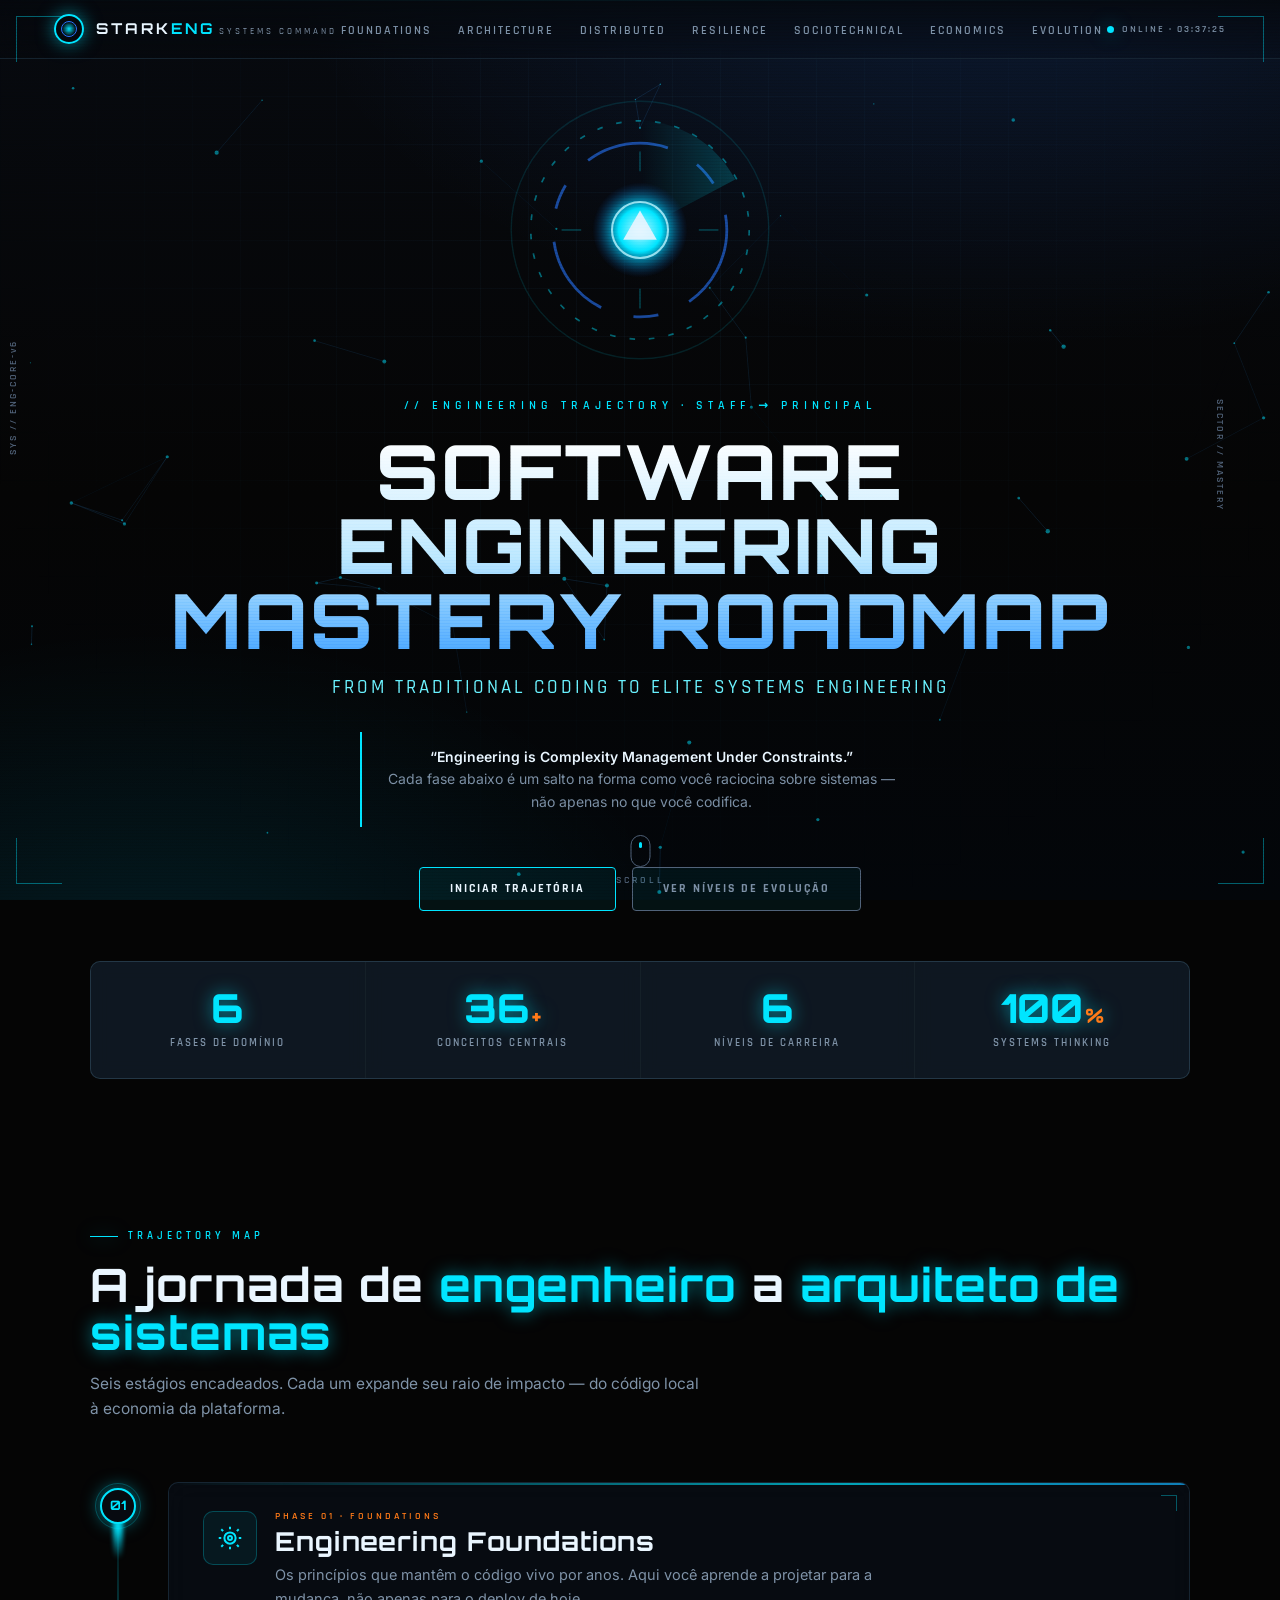
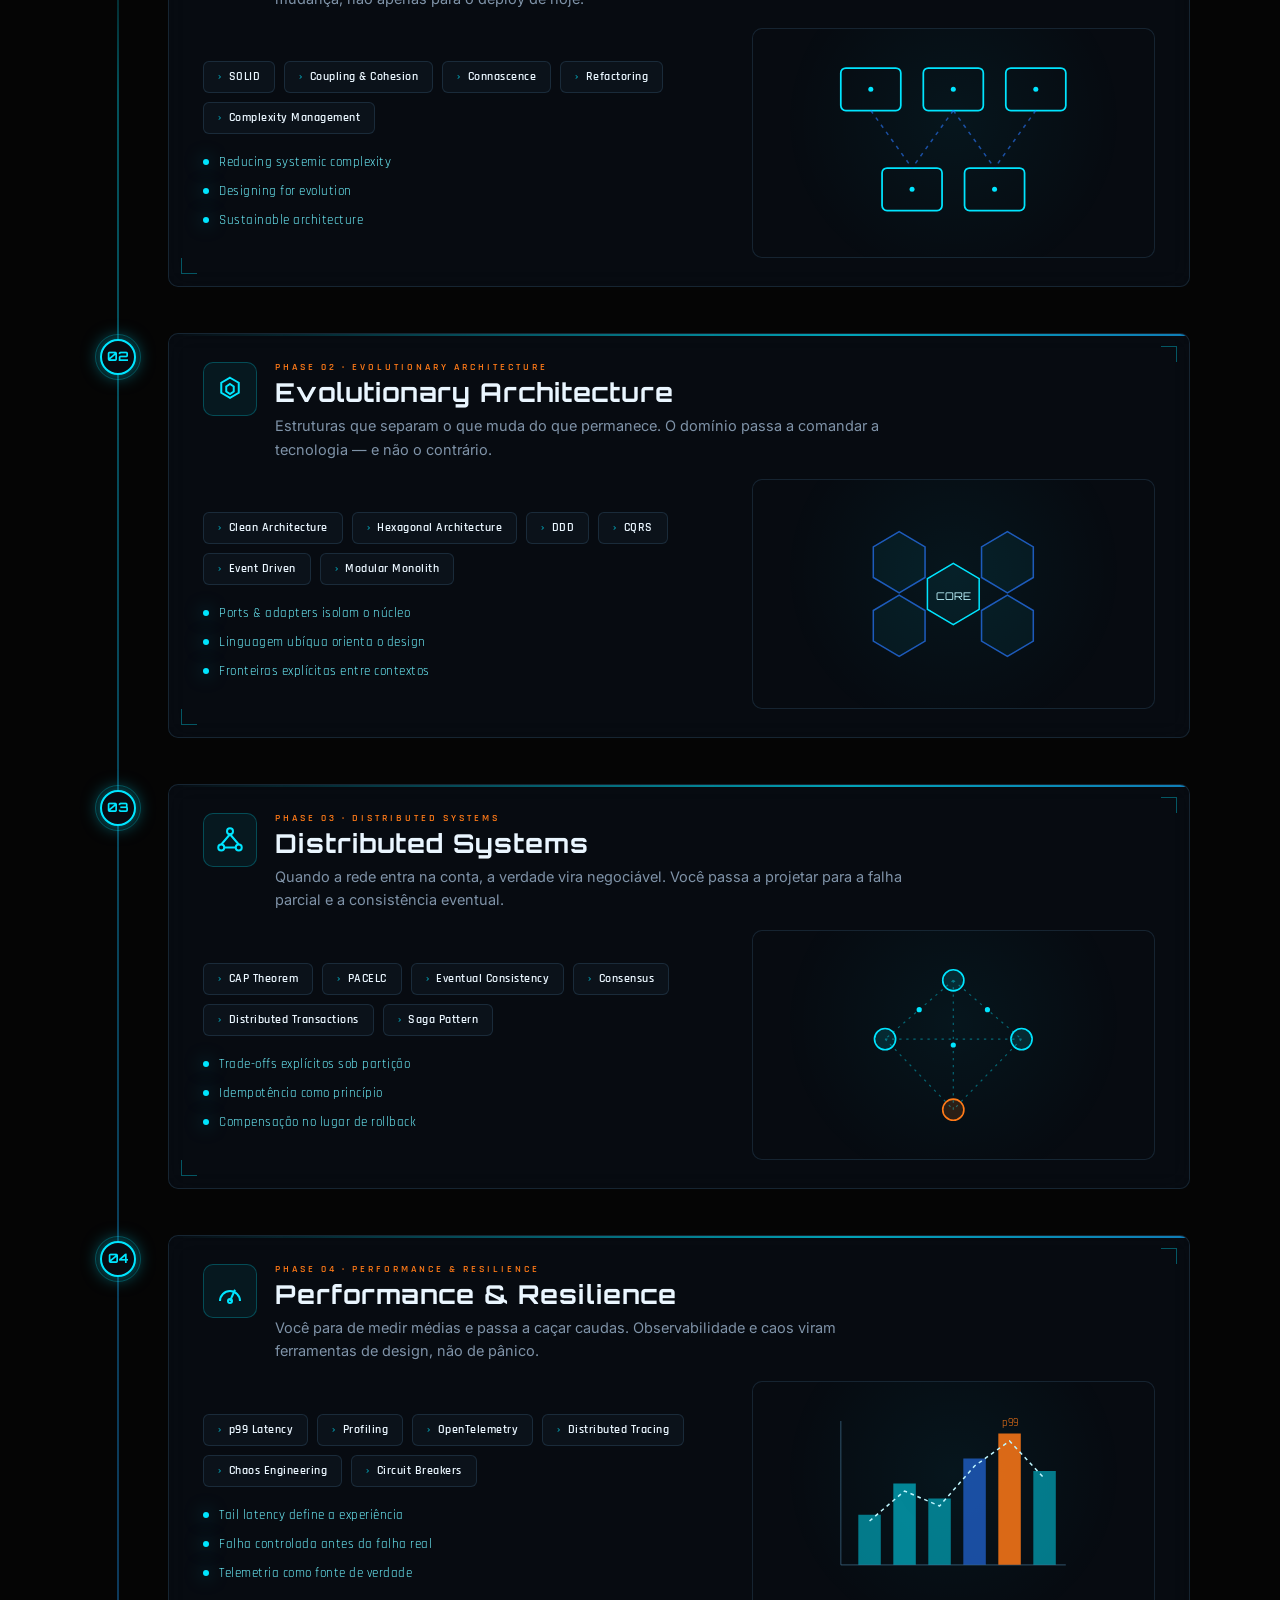
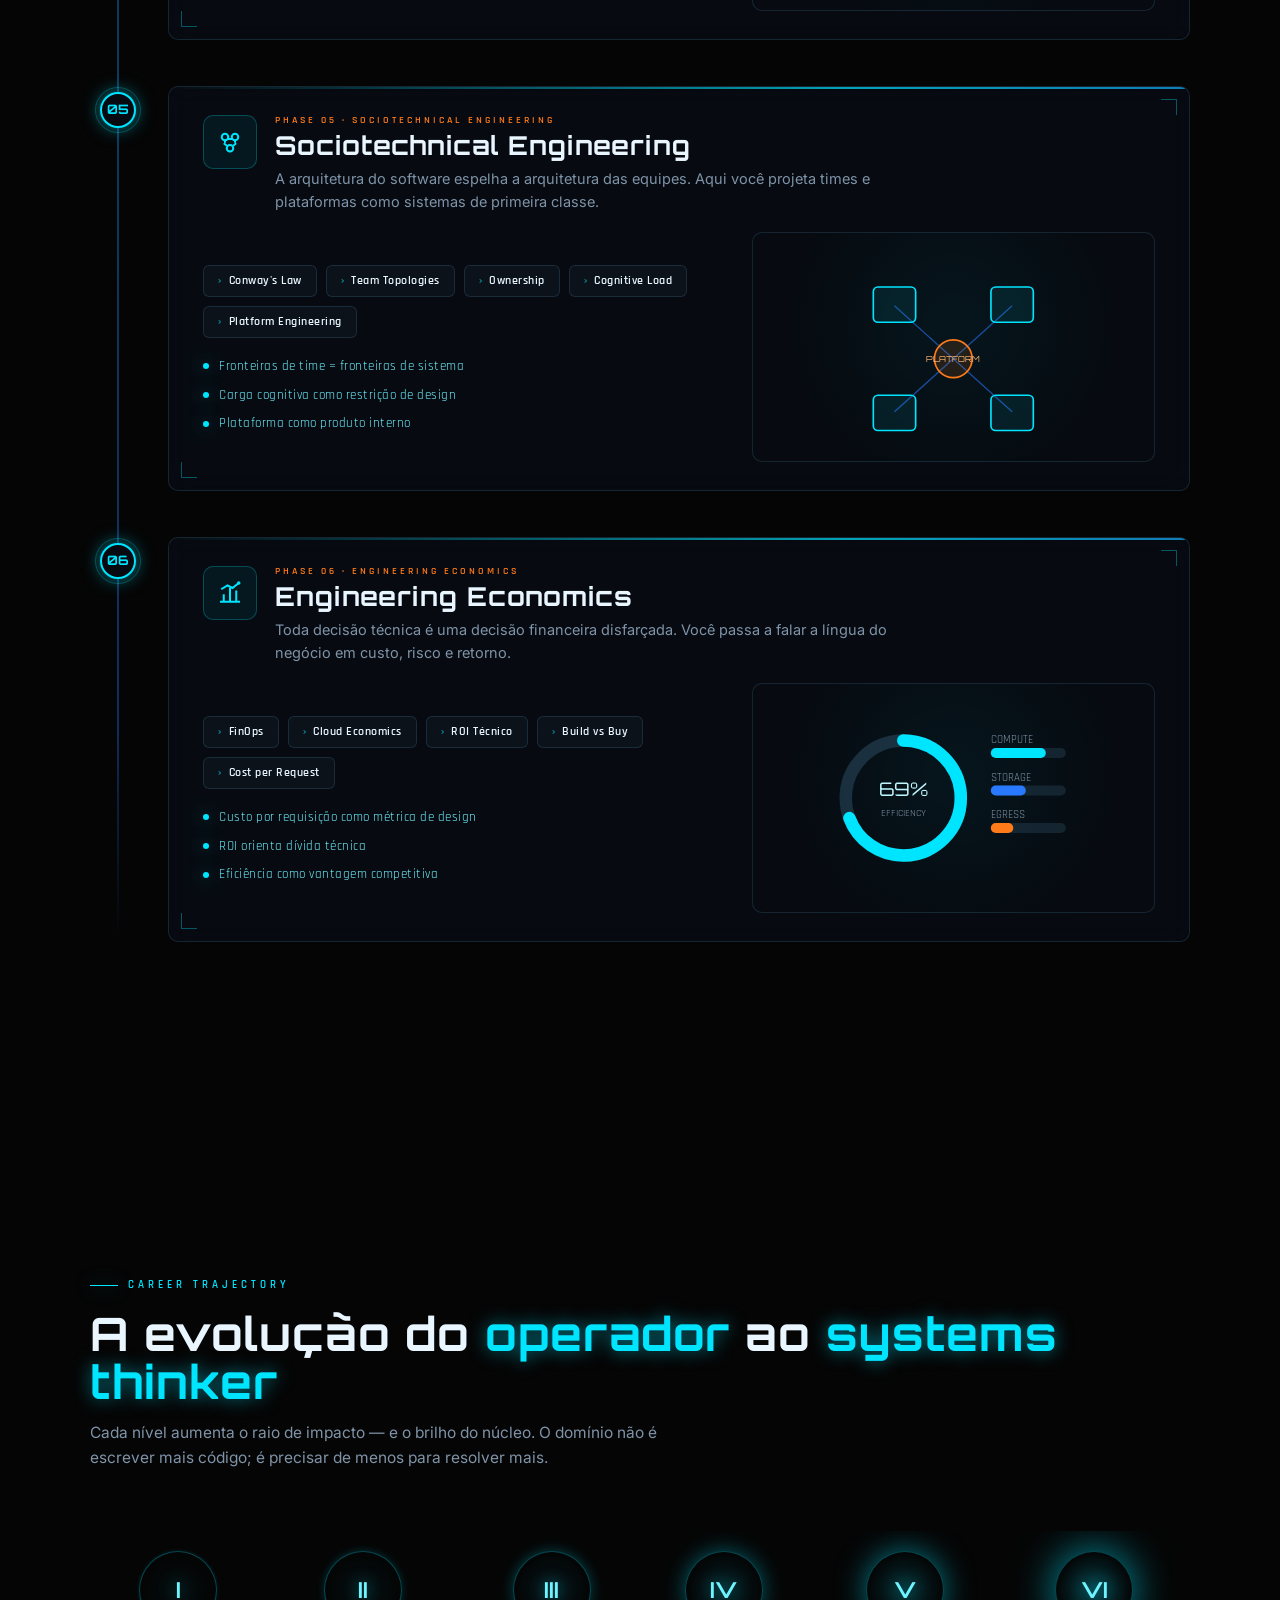
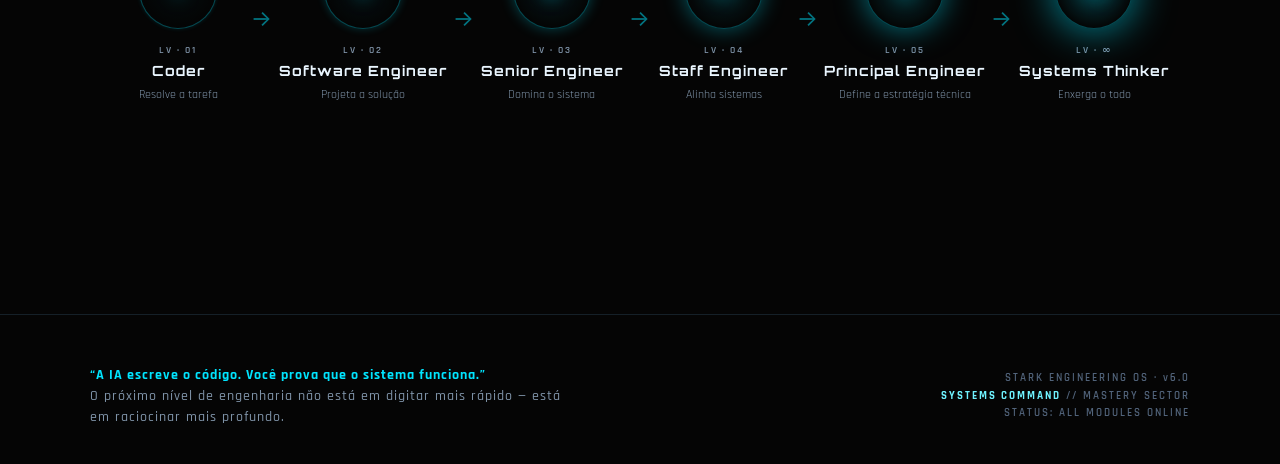
==== index.html @ 610871b7 "Initial commit: roadmap interativo" ====
<!DOCTYPE html>
<html lang="pt-BR">
<head>
<meta charset="UTF-8" />
<meta name="viewport" content="width=device-width, initial-scale=1.0" />
<title>Software Engineering Mastery Roadmap — Stark Engineering HUD</title>
<meta name="description" content="Roadmap de evolução em Engenharia de Software, do código tradicional à engenharia de sistemas de elite." />
<link rel="preconnect" href="https://fonts.googleapis.com" />
<link rel="preconnect" href="https://fonts.gstatic.com" crossorigin />
<link href="https://fonts.googleapis.com/css2?family=Orbitron:wght@500;700;800&family=Rajdhani:wght@500;600;700&family=Inter:wght@400;500;600&display=swap" rel="stylesheet" />
<link rel="stylesheet" href="style.css" />
</head>
<body>

<!-- ================= BOOT SEQUENCE ================= -->
<div id="boot">
  <div class="boot-ring"></div>
  <div class="boot-title">STARK ENGINEERING OS</div>
  <div class="boot-log" id="boot-log"></div>
  <div class="boot-bar"><span id="boot-bar"></span></div>
</div>

<!-- ================= BACKGROUND LAYERS ================= -->
<div class="bg-layer bg-gradient"></div>
<div class="bg-layer bg-grid"></div>
<canvas id="particles"></canvas>
<div class="cursor-glow"></div>
<div class="scanlines"></div>

<!-- corner HUD frame -->
<div class="hud-frame">
  <span class="hud-corner tl"></span><span class="hud-corner tr"></span>
  <span class="hud-corner bl"></span><span class="hud-corner br"></span>
</div>
<div class="hud-tick left">SYS // ENG-CORE-v6</div>
<div class="hud-tick right">SECTOR // MASTERY</div>

<!-- ================= NAVBAR ================= -->
<nav class="nav">
  <a class="brand" href="#top">
    <span class="brand-mark"></span>
    <span>
      <span class="brand-name">STARK<b>ENG</b></span>
      <span class="brand-sub">SYSTEMS COMMAND</span>
    </span>
  </a>
  <ul class="nav-links">
    <li><a href="#foundations">Foundations</a></li>
    <li><a href="#architecture">Architecture</a></li>
    <li><a href="#distributed">Distributed</a></li>
    <li><a href="#performance">Resilience</a></li>
    <li><a href="#socio">Sociotechnical</a></li>
    <li><a href="#economics">Economics</a></li>
    <li><a href="#evolution">Evolution</a></li>
  </ul>
  <div class="nav-status">
    <span class="status-dot"></span>
    <span class="status-txt">ONLINE · <span id="sys-clock">00:00:00</span></span>
  </div>
  <button class="nav-toggle" aria-label="Menu"><span></span><span></span><span></span></button>
</nav>

<!-- ================= HERO ================= -->
<header class="hero" id="top">
  <div class="hero-holo-lines">
    <span class="holo-line" style="animation-delay:0s"></span>
    <span class="holo-line" style="animation-delay:-2.4s"></span>
    <span class="holo-line" style="animation-delay:-4.8s"></span>
  </div>

  <div class="hero-inner">
    <!-- SIGNATURE: arc-reactor / radar core -->
    <div class="hero-reactor" aria-hidden="true">
      <svg viewBox="0 0 200 200">
        <defs>
          <radialGradient id="coreGrad" cx="50%" cy="50%" r="50%">
            <stop offset="0%" stop-color="#bff6ff"/>
            <stop offset="45%" stop-color="#00e5ff"/>
            <stop offset="100%" stop-color="#0a3d8f" stop-opacity="0"/>
          </radialGradient>
          <linearGradient id="sweepGrad" x1="0" y1="0" x2="1" y2="0">
            <stop offset="0%" stop-color="#00e5ff" stop-opacity="0"/>
            <stop offset="100%" stop-color="#00e5ff" stop-opacity="0.85"/>
          </linearGradient>
        </defs>

        <circle cx="100" cy="100" r="92" fill="none" stroke="rgba(0,229,255,.12)" stroke-width="1"/>
        <g class="ring-rotate">
          <circle cx="100" cy="100" r="78" fill="none" stroke="rgba(0,229,255,.45)" stroke-width="1.2"
                  stroke-dasharray="4 10"/>
        </g>
        <g class="ring-rotate-r">
          <circle cx="100" cy="100" r="62" fill="none" stroke="rgba(41,121,255,.6)" stroke-width="2"
                  stroke-dasharray="60 24 18 24"/>
        </g>
        <!-- radar sweep -->
        <g class="ring-rotate" style="animation-duration:6s">
          <path d="M100 100 L100 22 A78 78 0 0 1 168 64 Z" fill="url(#sweepGrad)" opacity="0.25"/>
        </g>
        <!-- spokes -->
        <g stroke="rgba(0,229,255,.3)" stroke-width="1">
          <line x1="100" y1="44" x2="100" y2="58"/>
          <line x1="100" y1="142" x2="100" y2="156"/>
          <line x1="44" y1="100" x2="58" y2="100"/>
          <line x1="142" y1="100" x2="156" y2="100"/>
        </g>
        <circle class="reactor-core" cx="100" cy="100" r="34" fill="url(#coreGrad)"/>
        <circle cx="100" cy="100" r="20" fill="none" stroke="#bff6ff" stroke-width="1.5" opacity="0.8"/>
        <polygon points="100,86 112,107 88,107" fill="#eaf6ff" opacity="0.9"/>
      </svg>
    </div>

    <p class="hero-kicker">// Engineering Trajectory · Staff → Principal</p>
    <h1 class="hero-title">Software Engineering<br>Mastery Roadmap</h1>
    <p class="hero-sub">From Traditional Coding to Elite Systems Engineering</p>

    <blockquote class="hero-quote">
      <b>“Engineering is Complexity Management Under Constraints.”</b><br>
      Cada fase abaixo é um salto na forma como você raciocina sobre sistemas — não apenas no que você codifica.
    </blockquote>

    <div class="hero-cta">
      <a class="btn" href="#foundations">Iniciar trajetória</a>
      <a class="btn ghost" href="#evolution">Ver níveis de evolução</a>
    </div>
  </div>

  <a class="scroll-hint" href="#foundations" aria-label="Rolar">
    <span class="mouse"></span>
    SCROLL
  </a>
</header>

<!-- ================= INTRO STATS ================= -->
<section class="section" style="padding-top:0">
  <div class="wrap">
    <div class="stats reveal">
      <div class="stat"><div class="stat-num"><span data-count="6">0</span></div><div class="stat-label">Fases de Domínio</div></div>
      <div class="stat"><div class="stat-num"><span data-count="36">0</span><small>+</small></div><div class="stat-label">Conceitos Centrais</div></div>
      <div class="stat"><div class="stat-num"><span data-count="6">0</span></div><div class="stat-label">Níveis de Carreira</div></div>
      <div class="stat"><div class="stat-num"><span data-count="100">0</span><small>%</small></div><div class="stat-label">Systems Thinking</div></div>
    </div>
  </div>
</section>

<!-- ================= TIMELINE ================= -->
<section class="section" style="padding-top:0">
  <div class="wrap">
    <span class="section-eyebrow reveal">Trajectory Map</span>
    <h2 class="section-title reveal">A jornada de <em>engenheiro</em> a <em>arquiteto de sistemas</em></h2>
    <p class="section-lead reveal">Seis estágios encadeados. Cada um expande seu raio de impacto — do código local à economia da plataforma.</p>

    <div class="timeline">

      <!-- ===== PHASE 1 ===== -->
      <article class="phase reveal" id="foundations">
        <span class="phase-node"><b>01</b></span>
        <div class="card">
          <span class="bracket tr"></span><span class="bracket bl"></span>
          <div class="phase-head">
            <div class="phase-icon">
              <svg viewBox="0 0 24 24"><path d="M12 3v2M12 19v2M5 5l1.5 1.5M17.5 17.5L19 19M3 12h2M19 12h2M5 19l1.5-1.5M17.5 6.5L19 5"/><circle cx="12" cy="12" r="4.5"/><circle cx="12" cy="12" r="1.6"/></svg>
            </div>
            <div class="phase-meta">
              <div class="phase-tag">Phase 01 · Foundations</div>
              <h3 class="phase-name">Engineering Foundations</h3>
              <p class="phase-desc">Os princípios que mantêm o código vivo por anos. Aqui você aprende a projetar para a mudança, não apenas para o deploy de hoje.</p>
            </div>
          </div>
          <div class="phase-body">
            <div>
              <div class="topics">
                <span class="topic">SOLID</span>
                <span class="topic">Coupling &amp; Cohesion</span>
                <span class="topic">Connascence</span>
                <span class="topic">Refactoring</span>
                <span class="topic">Complexity Management</span>
              </div>
              <div class="phase-notes">
                <span class="note">Reducing systemic complexity</span>
                <span class="note">Designing for evolution</span>
                <span class="note">Sustainable architecture</span>
              </div>
            </div>
            <div class="phase-diagram" aria-hidden="true">
              <svg viewBox="0 0 220 160">
                <g fill="none" stroke="#00e5ff" stroke-width="1.4">
                  <rect x="20" y="20" width="48" height="34" rx="4"/>
                  <rect x="86" y="20" width="48" height="34" rx="4"/>
                  <rect x="152" y="20" width="48" height="34" rx="4"/>
                  <rect x="53" y="100" width="48" height="34" rx="4"/>
                  <rect x="119" y="100" width="48" height="34" rx="4"/>
                </g>
                <g stroke="rgba(41,121,255,.6)" stroke-width="1.2" stroke-dasharray="3 4">
                  <path d="M44 54 L77 100"/><path d="M110 54 L77 100"/>
                  <path d="M110 54 L143 100"/><path d="M176 54 L143 100"/>
                </g>
                <g fill="#00e5ff">
                  <circle cx="44" cy="37" r="2"/><circle cx="110" cy="37" r="2"/><circle cx="176" cy="37" r="2"/>
                  <circle cx="77" cy="117" r="2"/><circle cx="143" cy="117" r="2"/>
                </g>
              </svg>
            </div>
          </div>
        </div>
      </article>

      <!-- ===== PHASE 2 ===== -->
      <article class="phase reveal" id="architecture">
        <span class="phase-node"><b>02</b></span>
        <div class="card">
          <span class="bracket tr"></span><span class="bracket bl"></span>
          <div class="phase-head">
            <div class="phase-icon">
              <svg viewBox="0 0 24 24"><polygon points="12,3 19,7 19,15 12,19 5,15 5,7"/><polygon points="12,8 15,10 15,14 12,16 9,14 9,10"/></svg>
            </div>
            <div class="phase-meta">
              <div class="phase-tag">Phase 02 · Evolutionary Architecture</div>
              <h3 class="phase-name">Evolutionary Architecture</h3>
              <p class="phase-desc">Estruturas que separam o que muda do que permanece. O domínio passa a comandar a tecnologia — e não o contrário.</p>
            </div>
          </div>
          <div class="phase-body">
            <div>
              <div class="topics">
                <span class="topic">Clean Architecture</span>
                <span class="topic">Hexagonal Architecture</span>
                <span class="topic">DDD</span>
                <span class="topic">CQRS</span>
                <span class="topic">Event Driven</span>
                <span class="topic">Modular Monolith</span>
              </div>
              <div class="phase-notes">
                <span class="note">Ports &amp; adapters isolam o núcleo</span>
                <span class="note">Linguagem ubíqua orienta o design</span>
                <span class="note">Fronteiras explícitas entre contextos</span>
              </div>
            </div>
            <div class="phase-diagram" aria-hidden="true">
              <svg viewBox="0 0 220 170">
                <defs><polygon id="hex" points="0,-26 22,-13 22,13 0,26 -22,13 -22,-13"/></defs>
                <g fill="rgba(0,229,255,.05)" stroke="#00e5ff" stroke-width="1.3">
                  <use href="#hex" x="110" y="85"/>
                  <use href="#hex" x="64" y="58" stroke="rgba(41,121,255,.7)"/>
                  <use href="#hex" x="156" y="58" stroke="rgba(41,121,255,.7)"/>
                  <use href="#hex" x="64" y="112" stroke="rgba(41,121,255,.7)"/>
                  <use href="#hex" x="156" y="112" stroke="rgba(41,121,255,.7)"/>
                </g>
                <text x="110" y="90" text-anchor="middle" fill="#bff6ff" font-family="Orbitron" font-size="9">CORE</text>
              </svg>
            </div>
          </div>
        </div>
      </article>

      <!-- ===== PHASE 3 ===== -->
      <article class="phase reveal" id="distributed">
        <span class="phase-node"><b>03</b></span>
        <div class="card">
          <span class="bracket tr"></span><span class="bracket bl"></span>
          <div class="phase-head">
            <div class="phase-icon">
              <svg viewBox="0 0 24 24"><circle cx="12" cy="5" r="2.4"/><circle cx="5" cy="18" r="2.4"/><circle cx="19" cy="18" r="2.4"/><path d="M12 7.4L5 15.6M12 7.4l7 8.2M7.4 18h9.2"/></svg>
            </div>
            <div class="phase-meta">
              <div class="phase-tag">Phase 03 · Distributed Systems</div>
              <h3 class="phase-name">Distributed Systems</h3>
              <p class="phase-desc">Quando a rede entra na conta, a verdade vira negociável. Você passa a projetar para a falha parcial e a consistência eventual.</p>
            </div>
          </div>
          <div class="phase-body">
            <div>
              <div class="topics">
                <span class="topic">CAP Theorem</span>
                <span class="topic">PACELC</span>
                <span class="topic">Eventual Consistency</span>
                <span class="topic">Consensus</span>
                <span class="topic">Distributed Transactions</span>
                <span class="topic">Saga Pattern</span>
              </div>
              <div class="phase-notes">
                <span class="note">Trade-offs explícitos sob partição</span>
                <span class="note">Idempotência como princípio</span>
                <span class="note">Compensação no lugar de rollback</span>
              </div>
            </div>
            <div class="phase-diagram" aria-hidden="true">
              <svg viewBox="0 0 220 170">
                <g stroke="rgba(0,229,255,.4)" stroke-width="1" stroke-dasharray="2 4">
                  <path d="M110 30 L52 80 M110 30 L168 80 M52 80 L110 140 M168 80 L110 140 M52 80 L168 80 M110 30 L110 140"/>
                </g>
                <g>
                  <circle cx="110" cy="30" r="9" fill="rgba(0,229,255,.12)" stroke="#00e5ff" stroke-width="1.4"/>
                  <circle cx="52" cy="80" r="9" fill="rgba(0,229,255,.12)" stroke="#00e5ff" stroke-width="1.4"/>
                  <circle cx="168" cy="80" r="9" fill="rgba(0,229,255,.12)" stroke="#00e5ff" stroke-width="1.4"/>
                  <circle cx="110" cy="140" r="9" fill="rgba(255,122,24,.15)" stroke="#ff7a18" stroke-width="1.4"/>
                </g>
                <g fill="#00e5ff"><circle cx="81" cy="55" r="2.2"/><circle cx="139" cy="55" r="2.2"/><circle cx="110" cy="85" r="2.2"/></g>
              </svg>
            </div>
          </div>
        </div>
      </article>

      <!-- ===== PHASE 4 ===== -->
      <article class="phase reveal" id="performance">
        <span class="phase-node"><b>04</b></span>
        <div class="card">
          <span class="bracket tr"></span><span class="bracket bl"></span>
          <div class="phase-head">
            <div class="phase-icon">
              <svg viewBox="0 0 24 24"><path d="M4 20a8 8 0 1 1 16 0"/><line x1="12" y1="20" x2="16" y2="11"/><circle cx="12" cy="20" r="1.6"/></svg>
            </div>
            <div class="phase-meta">
              <div class="phase-tag">Phase 04 · Performance &amp; Resilience</div>
              <h3 class="phase-name">Performance &amp; Resilience</h3>
              <p class="phase-desc">Você para de medir médias e passa a caçar caudas. Observabilidade e caos viram ferramentas de design, não de pânico.</p>
            </div>
          </div>
          <div class="phase-body">
            <div>
              <div class="topics">
                <span class="topic">p99 Latency</span>
                <span class="topic">Profiling</span>
                <span class="topic">OpenTelemetry</span>
                <span class="topic">Distributed Tracing</span>
                <span class="topic">Chaos Engineering</span>
                <span class="topic">Circuit Breakers</span>
              </div>
              <div class="phase-notes">
                <span class="note">Tail latency define a experiência</span>
                <span class="note">Falha controlada antes da falha real</span>
                <span class="note">Telemetria como fonte de verdade</span>
              </div>
            </div>
            <div class="phase-diagram" aria-hidden="true">
              <svg viewBox="0 0 220 160">
                <line x1="20" y1="135" x2="200" y2="135" stroke="rgba(120,200,255,.3)" stroke-width="1"/>
                <line x1="20" y1="20" x2="20" y2="135" stroke="rgba(120,200,255,.3)" stroke-width="1"/>
                <g>
                  <rect x="34"  y="95" width="18" height="40" fill="rgba(0,229,255,.5)"/>
                  <rect x="62"  y="70" width="18" height="65" fill="rgba(0,229,255,.55)"/>
                  <rect x="90"  y="82" width="18" height="53" fill="rgba(0,229,255,.5)"/>
                  <rect x="118" y="50" width="18" height="85" fill="rgba(41,121,255,.6)"/>
                  <rect x="146" y="30" width="18" height="105" fill="#ff7a18" opacity="0.85"/>
                  <rect x="174" y="60" width="18" height="75" fill="rgba(0,229,255,.5)"/>
                </g>
                <text x="155" y="24" fill="#ff7a18" font-family="Rajdhani" font-size="9" text-anchor="middle">p99</text>
                <polyline points="43,100 71,76 99,88 127,56 155,36 183,66" fill="none" stroke="#bff6ff" stroke-width="1.2" stroke-dasharray="3 3"/>
              </svg>
            </div>
          </div>
        </div>
      </article>

      <!-- ===== PHASE 5 ===== -->
      <article class="phase reveal" id="socio">
        <span class="phase-node"><b>05</b></span>
        <div class="card">
          <span class="bracket tr"></span><span class="bracket bl"></span>
          <div class="phase-head">
            <div class="phase-icon">
              <svg viewBox="0 0 24 24"><circle cx="8" cy="8" r="2.6"/><circle cx="16" cy="8" r="2.6"/><circle cx="12" cy="17" r="2.6"/><path d="M8 10.6v2M16 10.6v2M9.6 9.5 14.4 9.5M9.5 15 7 13M14.5 15 17 13"/></svg>
            </div>
            <div class="phase-meta">
              <div class="phase-tag">Phase 05 · Sociotechnical Engineering</div>
              <h3 class="phase-name">Sociotechnical Engineering</h3>
              <p class="phase-desc">A arquitetura do software espelha a arquitetura das equipes. Aqui você projeta times e plataformas como sistemas de primeira classe.</p>
            </div>
          </div>
          <div class="phase-body">
            <div>
              <div class="topics">
                <span class="topic">Conway's Law</span>
                <span class="topic">Team Topologies</span>
                <span class="topic">Ownership</span>
                <span class="topic">Cognitive Load</span>
                <span class="topic">Platform Engineering</span>
              </div>
              <div class="phase-notes">
                <span class="note">Fronteiras de time = fronteiras de sistema</span>
                <span class="note">Carga cognitiva como restrição de design</span>
                <span class="note">Plataforma como produto interno</span>
              </div>
            </div>
            <div class="phase-diagram" aria-hidden="true">
              <svg viewBox="0 0 220 170">
                <g stroke="rgba(41,121,255,.55)" stroke-width="1.2">
                  <path d="M60 50 L110 95 M160 50 L110 95 M110 95 L60 140 M110 95 L160 140"/>
                </g>
                <g fill="rgba(0,229,255,.08)" stroke="#00e5ff" stroke-width="1.4">
                  <rect x="42" y="34" width="36" height="30" rx="4"/>
                  <rect x="142" y="34" width="36" height="30" rx="4"/>
                  <rect x="42" y="126" width="36" height="30" rx="4"/>
                  <rect x="142" y="126" width="36" height="30" rx="4"/>
                </g>
                <circle cx="110" cy="95" r="16" fill="rgba(255,122,24,.12)" stroke="#ff7a18" stroke-width="1.4"/>
                <text x="110" y="98" text-anchor="middle" fill="#ffb877" font-family="Orbitron" font-size="7">PLATFORM</text>
              </svg>
            </div>
          </div>
        </div>
      </article>

      <!-- ===== PHASE 6 ===== -->
      <article class="phase reveal" id="economics">
        <span class="phase-node"><b>06</b></span>
        <div class="card">
          <span class="bracket tr"></span><span class="bracket bl"></span>
          <div class="phase-head">
            <div class="phase-icon">
              <svg viewBox="0 0 24 24"><path d="M4 19h16M7 19v-6M12 19V8M17 19v-9"/><path d="M5 9l5-3 4 2 5-4"/><circle cx="19" cy="4" r="1.4" fill="#00e5ff" stroke="none"/></svg>
            </div>
            <div class="phase-meta">
              <div class="phase-tag">Phase 06 · Engineering Economics</div>
              <h3 class="phase-name">Engineering Economics</h3>
              <p class="phase-desc">Toda decisão técnica é uma decisão financeira disfarçada. Você passa a falar a língua do negócio em custo, risco e retorno.</p>
            </div>
          </div>
          <div class="phase-body">
            <div>
              <div class="topics">
                <span class="topic">FinOps</span>
                <span class="topic">Cloud Economics</span>
                <span class="topic">ROI Técnico</span>
                <span class="topic">Build vs Buy</span>
                <span class="topic">Cost per Request</span>
              </div>
              <div class="phase-notes">
                <span class="note">Custo por requisição como métrica de design</span>
                <span class="note">ROI orienta dívida técnica</span>
                <span class="note">Eficiência como vantagem competitiva</span>
              </div>
            </div>
            <div class="phase-diagram" aria-hidden="true">
              <svg viewBox="0 0 220 160">
                <circle cx="70" cy="80" r="46" fill="none" stroke="rgba(120,200,255,.18)" stroke-width="10"/>
                <circle cx="70" cy="80" r="46" fill="none" stroke="#00e5ff" stroke-width="10"
                        stroke-dasharray="200 289" stroke-linecap="round" transform="rotate(-90 70 80)"/>
                <text x="70" y="78" text-anchor="middle" fill="#bff6ff" font-family="Orbitron" font-size="15">69%</text>
                <text x="70" y="94" text-anchor="middle" fill="#7f93a8" font-family="Rajdhani" font-size="8">EFFICIENCY</text>
                <g font-family="Rajdhani" font-size="9" fill="#7f93a8">
                  <rect x="140" y="40" width="60" height="8" rx="4" fill="rgba(120,200,255,.12)"/>
                  <rect x="140" y="40" width="44" height="8" rx="4" fill="#00e5ff"/>
                  <text x="140" y="36">COMPUTE</text>
                  <rect x="140" y="70" width="60" height="8" rx="4" fill="rgba(120,200,255,.12)"/>
                  <rect x="140" y="70" width="28" height="8" rx="4" fill="#2979ff"/>
                  <text x="140" y="66">STORAGE</text>
                  <rect x="140" y="100" width="60" height="8" rx="4" fill="rgba(120,200,255,.12)"/>
                  <rect x="140" y="100" width="18" height="8" rx="4" fill="#ff7a18"/>
                  <text x="140" y="96">EGRESS</text>
                </g>
              </svg>
            </div>
          </div>
        </div>
      </article>

    </div><!-- /timeline -->
  </div>
</section>

<!-- ================= EVOLUTION TIMELINE ================= -->
<section class="section evolution" id="evolution">
  <div class="wrap">
    <span class="section-eyebrow reveal">Career Trajectory</span>
    <h2 class="section-title reveal">A evolução do <em>operador</em> ao <em>systems thinker</em></h2>
    <p class="section-lead reveal">Cada nível aumenta o raio de impacto — e o brilho do núcleo. O domínio não é escrever mais código; é precisar de menos para resolver mais.</p>

    <div class="evo-track">
      <div class="evo-stage reveal" style="--orb-fill:.04;--orb-glow:4px;--orb-glow-a:.12">
        <div class="evo-orb"><b>I</b></div>
        <div class="evo-level">LV · 01</div>
        <div class="evo-name">Coder</div>
        <div class="evo-tag">Resolve a tarefa</div>
      </div>
      <div class="evo-stage reveal d1" style="--orb-fill:.06;--orb-glow:8px;--orb-glow-a:.2">
        <div class="evo-orb"><b>II</b></div>
        <div class="evo-level">LV · 02</div>
        <div class="evo-name">Software Engineer</div>
        <div class="evo-tag">Projeta a solução</div>
      </div>
      <div class="evo-stage reveal d2" style="--orb-fill:.09;--orb-glow:14px;--orb-glow-a:.28">
        <div class="evo-orb"><b>III</b></div>
        <div class="evo-level">LV · 03</div>
        <div class="evo-name">Senior Engineer</div>
        <div class="evo-tag">Domina o sistema</div>
      </div>
      <div class="evo-stage reveal d3" style="--orb-fill:.13;--orb-glow:22px;--orb-glow-a:.38">
        <div class="evo-orb"><b>IV</b></div>
        <div class="evo-level">LV · 04</div>
        <div class="evo-name">Staff Engineer</div>
        <div class="evo-tag">Alinha sistemas</div>
      </div>
      <div class="evo-stage reveal d3" style="--orb-fill:.18;--orb-glow:30px;--orb-glow-a:.5">
        <div class="evo-orb"><b>V</b></div>
        <div class="evo-level">LV · 05</div>
        <div class="evo-name">Principal Engineer</div>
        <div class="evo-tag">Define a estratégia técnica</div>
      </div>
      <div class="evo-stage reveal d3" style="--orb-fill:.26;--orb-glow:42px;--orb-glow-a:.65">
        <div class="evo-orb"><b>VI</b></div>
        <div class="evo-level">LV · ∞</div>
        <div class="evo-name">Systems Thinker</div>
        <div class="evo-tag">Enxerga o todo</div>
      </div>
    </div>
  </div>
</section>

<!-- ================= FOOTER ================= -->
<footer class="footer">
  <div class="wrap footer-grid">
    <p class="footer-quote">
      <b>“A IA escreve o código. Você prova que o sistema funciona.”</b><br>
      O próximo nível de engenharia não está em digitar mais rápido — está em raciocinar mais profundo.
    </p>
    <div class="footer-sig">
      STARK ENGINEERING OS · v6.0<br>
      <b>SYSTEMS COMMAND</b> // MASTERY SECTOR<br>
      STATUS: ALL MODULES ONLINE
    </div>
  </div>
</footer>

<script src="script.js"></script>
</body>
</html>
---- style.css ----
/* =====================================================================
   STARK ENGINEERING HUD — style.css
   Software Engineering Mastery Roadmap
   HTML5 / CSS3 / Vanilla JS  ·  no frameworks
   ===================================================================== */

/* ---------------------------------------------------------------------
   1. DESIGN TOKENS
   --------------------------------------------------------------------- */
:root {
  /* base */
  --void:        #050505;
  --void-2:      #070a10;
  --panel:       rgba(10, 18, 28, 0.55);
  --panel-solid: #0a121c;
  --hairline:    rgba(120, 200, 255, 0.14);

  /* neons */
  --cyan:        #00e5ff;
  --cyan-soft:   #6ff3ff;
  --blue:        #2979ff;
  --blue-deep:   #0a3d8f;
  --energy:      #ff7a18;   /* orange accent — used sparingly */
  --energy-soft: #ffb877;
  --white-tech:  #eaf6ff;
  --muted:       #7f93a8;
  --muted-2:     #51637a;

  /* glows */
  --glow-cyan:   0 0 18px rgba(0, 229, 255, 0.55);
  --glow-blue:   0 0 22px rgba(41, 121, 255, 0.45);
  --glow-energy: 0 0 18px rgba(255, 122, 24, 0.5);

  /* type */
  --f-display: "Orbitron", "Rajdhani", system-ui, sans-serif;
  --f-head:    "Rajdhani", "Orbitron", system-ui, sans-serif;
  --f-body:    "Inter", system-ui, -apple-system, sans-serif;

  /* metrics */
  --maxw: 1180px;
  --radius: 4px;
  --ease: cubic-bezier(0.22, 1, 0.36, 1);
}

/* ---------------------------------------------------------------------
   2. RESET
   --------------------------------------------------------------------- */
*, *::before, *::after { box-sizing: border-box; margin: 0; padding: 0; }

html { scroll-behavior: smooth; }

body {
  font-family: var(--f-body);
  background: var(--void);
  color: var(--white-tech);
  line-height: 1.6;
  overflow-x: hidden;
  -webkit-font-smoothing: antialiased;
  position: relative;
  min-height: 100vh;
}

a { color: inherit; text-decoration: none; }
ul { list-style: none; }
img, svg { display: block; max-width: 100%; }
::selection { background: rgba(0, 229, 255, 0.25); color: #fff; }

/* ---------------------------------------------------------------------
   3. BACKGROUND LAYERS  (fixed, behind everything)
   --------------------------------------------------------------------- */
.bg-layer { position: fixed; inset: 0; z-index: -3; pointer-events: none; }

/* deep gradient + vignette */
.bg-gradient {
  background:
    radial-gradient(1200px 700px at 78% -8%, rgba(41, 121, 255, 0.16), transparent 60%),
    radial-gradient(900px 600px at 12% 110%, rgba(0, 229, 255, 0.10), transparent 60%),
    linear-gradient(180deg, var(--void-2), var(--void) 55%, #03060a);
}

/* technical grid */
.bg-grid {
  z-index: -2;
  background-image:
    linear-gradient(rgba(80, 170, 230, 0.05) 1px, transparent 1px),
    linear-gradient(90deg, rgba(80, 170, 230, 0.05) 1px, transparent 1px);
  background-size: 48px 48px;
  mask-image: radial-gradient(circle at 50% 30%, #000 0%, transparent 78%);
  -webkit-mask-image: radial-gradient(circle at 50% 30%, #000 0%, transparent 78%);
  animation: gridDrift 40s linear infinite;
}
@keyframes gridDrift { to { background-position: 48px 48px, 48px 48px; } }

/* particle canvas */
#particles { position: fixed; inset: 0; z-index: -1; pointer-events: none; opacity: 0.9; }

/* mouse-tracking glow */
.cursor-glow {
  position: fixed; z-index: -1; top: 0; left: 0;
  width: 460px; height: 460px; border-radius: 50%;
  transform: translate(-50%, -50%);
  background: radial-gradient(circle, rgba(0, 229, 255, 0.10), transparent 65%);
  pointer-events: none; transition: opacity 0.4s; opacity: 0;
}

/* scanlines overlay */
.scanlines {
  position: fixed; inset: 0; z-index: 9990; pointer-events: none;
  background: repeating-linear-gradient(
    180deg, transparent 0 2px, rgba(0, 0, 0, 0.18) 2px 3px);
  mix-blend-mode: overlay; opacity: 0.5;
}

/* corner HUD frame */
.hud-frame { position: fixed; inset: 0; z-index: 9985; pointer-events: none; }
.hud-corner {
  position: absolute; width: 46px; height: 46px;
  border: 1px solid rgba(0, 229, 255, 0.4);
}
.hud-corner.tl { top: 16px; left: 16px; border-right: none; border-bottom: none; }
.hud-corner.tr { top: 16px; right: 16px; border-left: none; border-bottom: none; }
.hud-corner.bl { bottom: 16px; left: 16px; border-right: none; border-top: none; }
.hud-corner.br { bottom: 16px; right: 16px; border-left: none; border-top: none; }
.hud-tick {
  position: fixed; z-index: 9985; pointer-events: none;
  font: 600 10px/1 var(--f-head); letter-spacing: 2px; color: var(--muted-2);
}
.hud-tick.left  { left: 18px; top: 50%; transform: rotate(-90deg) translateY(-50%); transform-origin: left; }
.hud-tick.right { right: 4px; top: 50%; transform: rotate(90deg); color: var(--muted-2); }

/* ---------------------------------------------------------------------
   4. BOOT / LOADING SEQUENCE
   --------------------------------------------------------------------- */
#boot {
  position: fixed; inset: 0; z-index: 10000;
  background: var(--void);
  display: flex; flex-direction: column; align-items: center; justify-content: center;
  gap: 22px; transition: opacity 0.7s var(--ease), visibility 0.7s;
}
#boot.done { opacity: 0; visibility: hidden; }
.boot-ring {
  width: 92px; height: 92px; border-radius: 50%;
  border: 2px solid rgba(0, 229, 255, 0.15);
  border-top-color: var(--cyan); border-right-color: var(--blue);
  animation: spin 1s linear infinite; box-shadow: var(--glow-cyan);
}
@keyframes spin { to { transform: rotate(360deg); } }
.boot-title {
  font: 700 14px/1 var(--f-display); letter-spacing: 5px; color: var(--cyan-soft);
  text-shadow: var(--glow-cyan);
}
.boot-log {
  width: min(420px, 80vw); font: 500 11px/1.9 var(--f-head);
  letter-spacing: 1px; color: var(--muted); min-height: 96px;
}
.boot-log b { color: var(--cyan); }
.boot-bar {
  width: min(420px, 80vw); height: 3px; background: rgba(120, 200, 255, 0.12);
  border-radius: 2px; overflow: hidden;
}
.boot-bar span {
  display: block; height: 100%; width: 0;
  background: linear-gradient(90deg, var(--blue), var(--cyan));
  box-shadow: var(--glow-cyan);
}

/* ---------------------------------------------------------------------
   5. NAVBAR
   --------------------------------------------------------------------- */
.nav {
  position: fixed; top: 0; left: 0; right: 0; z-index: 9000;
  display: flex; align-items: center; justify-content: space-between;
  padding: 14px clamp(20px, 5vw, 54px);
  backdrop-filter: blur(14px); -webkit-backdrop-filter: blur(14px);
  background: linear-gradient(180deg, rgba(5, 8, 13, 0.85), rgba(5, 8, 13, 0.2));
  border-bottom: 1px solid var(--hairline);
  transition: padding 0.4s var(--ease);
}
.nav.shrink { padding-top: 9px; padding-bottom: 9px; }
.brand { display: flex; align-items: center; gap: 12px; }
.brand-mark {
  width: 30px; height: 30px; position: relative; flex: 0 0 auto;
}
.brand-mark::before, .brand-mark::after {
  content: ""; position: absolute; inset: 0; border-radius: 50%;
}
.brand-mark::before { border: 2px solid var(--cyan); box-shadow: var(--glow-cyan); }
.brand-mark::after {
  inset: 7px; border: 1px solid var(--blue);
  background: radial-gradient(circle, var(--cyan), transparent 70%);
  animation: pulseCore 2.4s var(--ease) infinite;
}
@keyframes pulseCore { 0%,100% { opacity: 0.5; } 50% { opacity: 1; } }
.brand-name { font: 700 15px/1 var(--f-display); letter-spacing: 3px; }
.brand-name b { color: var(--cyan); }
.brand-sub { font: 500 9px/1 var(--f-head); letter-spacing: 3px; color: var(--muted); margin-top: 4px; }

.nav-links { display: flex; gap: 26px; align-items: center; }
.nav-links a {
  font: 600 12px/1 var(--f-head); letter-spacing: 2px; color: var(--muted);
  text-transform: uppercase; position: relative; padding: 6px 0;
  transition: color 0.3s;
}
.nav-links a::after {
  content: ""; position: absolute; left: 0; bottom: 0; height: 1px; width: 0;
  background: var(--cyan); box-shadow: var(--glow-cyan); transition: width 0.3s var(--ease);
}
.nav-links a:hover { color: var(--cyan-soft); }
.nav-links a:hover::after { width: 100%; }

.nav-status { display: flex; align-items: center; gap: 8px; }
.status-dot {
  width: 7px; height: 7px; border-radius: 50%; background: var(--cyan);
  box-shadow: var(--glow-cyan); animation: pulseCore 1.6s infinite;
}
.status-txt { font: 600 10px/1 var(--f-head); letter-spacing: 2px; color: var(--muted); }

.nav-toggle { display: none; background: none; border: none; cursor: pointer; padding: 6px; }
.nav-toggle span { display: block; width: 22px; height: 2px; background: var(--cyan); margin: 4px 0; box-shadow: var(--glow-cyan); transition: 0.3s; }

/* ---------------------------------------------------------------------
   6. LAYOUT HELPERS
   --------------------------------------------------------------------- */
.wrap { width: 100%; max-width: var(--maxw); margin: 0 auto; padding: 0 clamp(20px, 5vw, 40px); }
.section { position: relative; padding: clamp(70px, 11vw, 140px) 0; }

.section-eyebrow {
  display: inline-flex; align-items: center; gap: 10px;
  font: 600 11px/1 var(--f-head); letter-spacing: 4px; color: var(--cyan);
  text-transform: uppercase; margin-bottom: 18px;
}
.section-eyebrow::before {
  content: ""; width: 28px; height: 1px; background: var(--cyan); box-shadow: var(--glow-cyan);
}
.section-title {
  font: 700 clamp(26px, 4.4vw, 46px)/1.05 var(--f-display);
  letter-spacing: 1px; margin-bottom: 16px;
}
.section-title em { color: var(--cyan); font-style: normal; text-shadow: var(--glow-cyan); }
.section-lead { color: var(--muted); max-width: 620px; font-size: 15.5px; }

/* ---------------------------------------------------------------------
   7. HERO
   --------------------------------------------------------------------- */
.hero {
  min-height: 100vh; display: grid; place-items: center;
  text-align: center; position: relative; padding-top: 90px;
}
.hero-inner { position: relative; z-index: 2; max-width: 940px; }

.hero-reactor {
  width: clamp(180px, 26vw, 280px); aspect-ratio: 1; margin: 0 auto 30px;
  position: relative;
}
.hero-reactor svg { width: 100%; height: 100%; overflow: visible; }
.ring-rotate  { transform-origin: 50% 50%; animation: spin 14s linear infinite; }
.ring-rotate-r{ transform-origin: 50% 50%; animation: spin 22s linear infinite reverse; }
.reactor-core { animation: corePulse 2.6s var(--ease) infinite; transform-origin: 50% 50%; }
@keyframes corePulse {
  0%,100% { opacity: 0.85; filter: drop-shadow(0 0 6px var(--cyan)); }
  50%     { opacity: 1;    filter: drop-shadow(0 0 18px var(--cyan)); }
}

.hero-kicker {
  font: 600 12px/1 var(--f-head); letter-spacing: 5px; color: var(--cyan);
  text-transform: uppercase; margin-bottom: 22px;
}
.hero-title {
  font: 800 clamp(30px, 7vw, 76px)/0.98 var(--f-display);
  letter-spacing: 2px; text-transform: uppercase;
  background: linear-gradient(180deg, #fff 0%, #bfe9ff 55%, #4aa8ff 100%);
  -webkit-background-clip: text; background-clip: text; color: transparent;
  position: relative; display: inline-block;
}
/* scanner sweep over the title */
.hero-title::after {
  content: ""; position: absolute; inset: 0; pointer-events: none;
  background: linear-gradient(105deg, transparent 40%, rgba(0, 229, 255, 0.55) 50%, transparent 60%);
  background-size: 280% 100%; -webkit-background-clip: text; background-clip: text;
  color: transparent; animation: sweep 5.5s ease-in-out infinite;
  mix-blend-mode: screen;
}
@keyframes sweep { 0% { background-position: 180% 0; } 60%,100% { background-position: -80% 0; } }

.hero-sub {
  font: 500 clamp(14px, 2vw, 19px)/1.4 var(--f-head); letter-spacing: 3px;
  color: var(--cyan-soft); margin-top: 18px; text-transform: uppercase;
}
.hero-quote {
  margin: 30px auto 0; max-width: 560px; position: relative;
  font: 400 14px/1.6 var(--f-body); color: var(--muted);
  padding: 14px 22px; border-left: 2px solid var(--cyan);
}
.hero-quote b { color: var(--white-tech); font-weight: 600; }

.hero-holo-lines { position: absolute; inset: 0; z-index: 1; pointer-events: none; overflow: hidden; }
.holo-line {
  position: absolute; left: 0; right: 0; height: 1px;
  background: linear-gradient(90deg, transparent, rgba(0, 229, 255, 0.4), transparent);
  animation: holoScan 7s linear infinite;
}
@keyframes holoScan { from { transform: translateY(-10vh); } to { transform: translateY(110vh); } }

.hero-cta {
  display: inline-flex; gap: 16px; margin-top: 40px; flex-wrap: wrap; justify-content: center;
}
.btn {
  font: 700 12px/1 var(--f-head); letter-spacing: 2px; text-transform: uppercase;
  padding: 15px 30px; border-radius: var(--radius); cursor: pointer;
  border: 1px solid var(--cyan); color: var(--white-tech);
  background: rgba(0, 229, 255, 0.06); position: relative; overflow: hidden;
  transition: all 0.3s var(--ease);
}
.btn:hover { background: rgba(0, 229, 255, 0.16); box-shadow: var(--glow-cyan); transform: translateY(-2px); }
.btn.ghost { border-color: var(--muted-2); color: var(--muted); }
.btn.ghost:hover { border-color: var(--cyan); color: var(--cyan); box-shadow: none; }

.scroll-hint {
  position: absolute; bottom: 26px; left: 50%; transform: translateX(-50%);
  font: 600 10px/1 var(--f-head); letter-spacing: 3px; color: var(--muted-2);
  display: flex; flex-direction: column; align-items: center; gap: 8px;
}
.scroll-hint .mouse {
  width: 20px; height: 32px; border: 1.5px solid var(--muted-2); border-radius: 12px; position: relative;
}
.scroll-hint .mouse::after {
  content: ""; position: absolute; top: 6px; left: 50%; transform: translateX(-50%);
  width: 3px; height: 6px; background: var(--cyan); border-radius: 2px; animation: scrollDot 1.6s infinite;
}
@keyframes scrollDot { 0% { opacity: 0; transform: translate(-50%, 0); } 50% { opacity: 1; } 100% { opacity: 0; transform: translate(-50%, 10px); } }

/* ---------------------------------------------------------------------
   8. TIMELINE / PHASES
   --------------------------------------------------------------------- */
.timeline { position: relative; margin-top: 60px; }
/* the spine */
.timeline::before {
  content: ""; position: absolute; left: 27px; top: 0; bottom: 0; width: 2px;
  background: linear-gradient(180deg, transparent, rgba(0, 229, 255, 0.35) 8%, rgba(41, 121, 255, 0.35) 92%, transparent);
}
.timeline::after { /* animated energy pulse traveling the spine */
  content: ""; position: absolute; left: 23px; top: 0; width: 10px; height: 90px;
  background: radial-gradient(circle, var(--cyan), transparent 70%);
  border-radius: 50%; filter: blur(2px); animation: spinePulse 6s linear infinite;
}
@keyframes spinePulse { 0% { top: -10%; opacity: 0; } 12% { opacity: 1; } 88% { opacity: 1; } 100% { top: 100%; opacity: 0; } }

.phase { position: relative; padding-left: 78px; margin-bottom: 46px; }
.phase-node {
  position: absolute; left: 10px; top: 6px; width: 36px; height: 36px;
  border-radius: 50%; display: grid; place-items: center;
  background: var(--void-2); border: 2px solid var(--cyan);
  box-shadow: var(--glow-cyan); z-index: 2;
}
.phase-node b { font: 700 13px/1 var(--f-display); color: var(--cyan); }
.phase-node::before {
  content: ""; position: absolute; inset: -7px; border-radius: 50%;
  border: 1px solid rgba(0, 229, 255, 0.25); animation: nodeRing 3s var(--ease) infinite;
}
@keyframes nodeRing { 0% { transform: scale(0.8); opacity: 0.8; } 100% { transform: scale(1.5); opacity: 0; } }

/* card */
.card {
  position: relative; border-radius: 10px; padding: 28px clamp(20px, 3vw, 34px);
  background: var(--panel);
  backdrop-filter: blur(12px); -webkit-backdrop-filter: blur(12px);
  border: 1px solid var(--hairline);
  overflow: hidden; transition: transform 0.4s var(--ease), box-shadow 0.4s var(--ease), border-color 0.4s;
}
/* animated top border accent */
.card::before {
  content: ""; position: absolute; left: 0; top: 0; right: 0; height: 2px;
  background: linear-gradient(90deg, transparent, var(--cyan), var(--blue), transparent);
  background-size: 200% 100%; animation: borderFlow 4s linear infinite; opacity: 0.7;
}
@keyframes borderFlow { to { background-position: 200% 0; } }
.card:hover {
  transform: translateY(-4px);
  border-color: rgba(0, 229, 255, 0.4);
  box-shadow: 0 18px 50px -20px rgba(0, 229, 255, 0.4), inset 0 0 40px rgba(0, 229, 255, 0.04);
}
/* faint corner brackets on cards */
.card .bracket { position: absolute; width: 16px; height: 16px; border: 1px solid rgba(0, 229, 255, 0.35); pointer-events: none; }
.card .bracket.tr { top: 12px; right: 12px; border-left: none; border-bottom: none; }
.card .bracket.bl { bottom: 12px; left: 12px; border-right: none; border-top: none; }

.phase-head { display: flex; align-items: flex-start; gap: 18px; margin-bottom: 18px; flex-wrap: wrap; }
.phase-icon {
  width: 54px; height: 54px; flex: 0 0 auto; border-radius: 10px;
  display: grid; place-items: center; background: rgba(0, 229, 255, 0.06);
  border: 1px solid rgba(0, 229, 255, 0.25);
}
.phase-icon svg { width: 30px; height: 30px; stroke: var(--cyan); fill: none; stroke-width: 1.6; }
.phase-meta { flex: 1; min-width: 200px; }
.phase-tag { font: 600 10px/1 var(--f-head); letter-spacing: 3px; color: var(--energy); text-transform: uppercase; }
.phase-name { font: 700 clamp(18px, 2.6vw, 26px)/1.1 var(--f-display); letter-spacing: 1px; margin-top: 6px; }
.phase-desc { color: var(--muted); font-size: 14.5px; margin-top: 8px; max-width: 640px; }

.phase-body { display: grid; grid-template-columns: 1.3fr 1fr; gap: 26px; align-items: center; }
.topics { display: flex; flex-wrap: wrap; gap: 9px; margin-top: 6px; }
.topic {
  font: 600 12px/1 var(--f-head); letter-spacing: 0.5px; padding: 9px 14px;
  border-radius: 6px; border: 1px solid var(--hairline);
  background: rgba(120, 200, 255, 0.04); color: var(--white-tech);
  transition: all 0.25s var(--ease); cursor: default; position: relative;
}
.topic::before { content: "›"; color: var(--cyan); margin-right: 7px; opacity: 0.7; }
.topic:hover {
  border-color: var(--cyan); color: var(--cyan-soft);
  box-shadow: var(--glow-cyan); transform: translateY(-2px);
  background: rgba(0, 229, 255, 0.08);
}
.phase-notes { margin-top: 18px; display: grid; gap: 8px; }
.note {
  display: flex; align-items: center; gap: 10px; font-size: 13px; color: var(--cyan-soft);
  font-family: var(--f-head); letter-spacing: 0.5px;
}
.note::before {
  content: ""; width: 6px; height: 6px; border-radius: 50%; background: var(--cyan);
  box-shadow: var(--glow-cyan); flex: 0 0 auto;
}

/* per-phase diagram holder */
.phase-diagram {
  border-radius: 10px; border: 1px solid var(--hairline);
  background: radial-gradient(circle at 50% 40%, rgba(0, 229, 255, 0.05), transparent 70%);
  padding: 14px; display: grid; place-items: center; min-height: 180px;
}
.phase-diagram svg { width: 100%; height: auto; max-height: 200px; overflow: visible; }

/* ---------------------------------------------------------------------
   9. EVOLUTION TIMELINE (final cinematic)
   --------------------------------------------------------------------- */
.evolution { position: relative; }
.evo-track {
  display: flex; gap: 0; margin-top: 60px; position: relative;
  overflow-x: auto; padding: 20px 4px 30px; scrollbar-width: thin;
}
.evo-track::-webkit-scrollbar { height: 6px; }
.evo-track::-webkit-scrollbar-thumb { background: rgba(0, 229, 255, 0.3); border-radius: 3px; }
.evo-stage {
  flex: 1 0 auto; min-width: 168px; text-align: center; position: relative;
  padding: 0 14px;
}
.evo-stage::after { /* connector */
  content: "→"; position: absolute; right: -10px; top: 50px; color: var(--cyan);
  font-size: 22px; opacity: 0.5;
}
.evo-stage:last-child::after { display: none; }
.evo-orb {
  width: 78px; height: 78px; margin: 0 auto 16px; border-radius: 50%;
  display: grid; place-items: center; position: relative;
  border: 1px solid rgba(0, 229, 255, 0.3);
  background: radial-gradient(circle, rgba(0, 229, 255, var(--orb-fill, 0.05)), transparent 72%);
  box-shadow: 0 0 var(--orb-glow, 6px) rgba(0, 229, 255, var(--orb-glow-a, 0.2));
  transition: transform 0.4s var(--ease);
}
.evo-stage:hover .evo-orb { transform: scale(1.08); }
.evo-orb b { font: 700 22px/1 var(--f-display); color: var(--cyan-soft); text-shadow: var(--glow-cyan); }
.evo-level { font: 600 10px/1 var(--f-head); letter-spacing: 2px; color: var(--muted); }
.evo-name {
  font: 700 14px/1.2 var(--f-display); letter-spacing: 1px; margin-top: 8px;
  color: var(--white-tech);
}
.evo-tag { font-size: 11.5px; color: var(--muted); margin-top: 6px; font-family: var(--f-head); }

/* ---------------------------------------------------------------------
   10. STAT STRIP
   --------------------------------------------------------------------- */
.stats { display: grid; grid-template-columns: repeat(4, 1fr); gap: 1px; margin-top: 50px;
  border: 1px solid var(--hairline); border-radius: 10px; overflow: hidden;
  background: var(--hairline); }
.stat { background: var(--panel); padding: 26px 20px; text-align: center;
  backdrop-filter: blur(8px); -webkit-backdrop-filter: blur(8px); }
.stat-num { font: 800 clamp(26px, 4vw, 40px)/1 var(--f-display); color: var(--cyan); text-shadow: var(--glow-cyan); }
.stat-num small { font-size: 0.5em; color: var(--energy); margin-left: 2px; }
.stat-label { font: 600 11px/1.4 var(--f-head); letter-spacing: 2px; color: var(--muted); text-transform: uppercase; margin-top: 8px; }

/* ---------------------------------------------------------------------
   11. FOOTER
   --------------------------------------------------------------------- */
.footer {
  border-top: 1px solid var(--hairline); padding: 50px 0 36px; margin-top: 40px;
  position: relative;
}
.footer-grid { display: flex; justify-content: space-between; align-items: center; gap: 24px; flex-wrap: wrap; }
.footer-quote { font: 500 14px/1.5 var(--f-head); letter-spacing: 1px; color: var(--muted); max-width: 480px; }
.footer-quote b { color: var(--cyan); }
.footer-sig { font: 600 11px/1.6 var(--f-head); letter-spacing: 2px; color: var(--muted-2); text-align: right; }
.footer-sig b { color: var(--cyan-soft); }

/* ---------------------------------------------------------------------
   12. SCROLL REVEAL
   --------------------------------------------------------------------- */
.reveal { opacity: 0; transform: translateY(28px); transition: opacity 0.7s var(--ease), transform 0.7s var(--ease); }
.reveal.in { opacity: 1; transform: none; }
.reveal.d1 { transition-delay: 0.08s; }
.reveal.d2 { transition-delay: 0.16s; }
.reveal.d3 { transition-delay: 0.24s; }

/* ---------------------------------------------------------------------
   13. RESPONSIVE
   --------------------------------------------------------------------- */
@media (max-width: 880px) {
  .phase-body { grid-template-columns: 1fr; }
  .phase-diagram { order: -1; }
  .stats { grid-template-columns: repeat(2, 1fr); }
  .nav-links { position: fixed; inset: 60px 0 auto 0; flex-direction: column; gap: 0;
    background: rgba(5, 8, 13, 0.97); backdrop-filter: blur(18px);
    border-bottom: 1px solid var(--hairline); padding: 8px 0;
    transform: translateY(-130%); transition: transform 0.4s var(--ease); }
  .nav-links.open { transform: none; }
  .nav-links a { padding: 16px 30px; width: 100%; }
  .nav-toggle { display: block; }
  .nav-status { display: none; }
}
@media (max-width: 560px) {
  .stats { grid-template-columns: 1fr 1fr; }
  .phase { padding-left: 56px; }
  .timeline::before { left: 19px; }
  .timeline::after { left: 15px; }
  .phase-node { left: 2px; width: 32px; height: 32px; }
  .hero-quote { font-size: 13px; }
  .hud-corner { width: 30px; height: 30px; }
}

/* ---------------------------------------------------------------------
   14. ACCESSIBILITY — reduced motion
   --------------------------------------------------------------------- */
@media (prefers-reduced-motion: reduce) {
  *, *::before, *::after {
    animation-duration: 0.001ms !important;
    animation-iteration-count: 1 !important;
    transition-duration: 0.001ms !important;
    scroll-behavior: auto !important;
  }
  .reveal { opacity: 1; transform: none; }
}
:focus-visible { outline: 2px solid var(--cyan); outline-offset: 3px; }
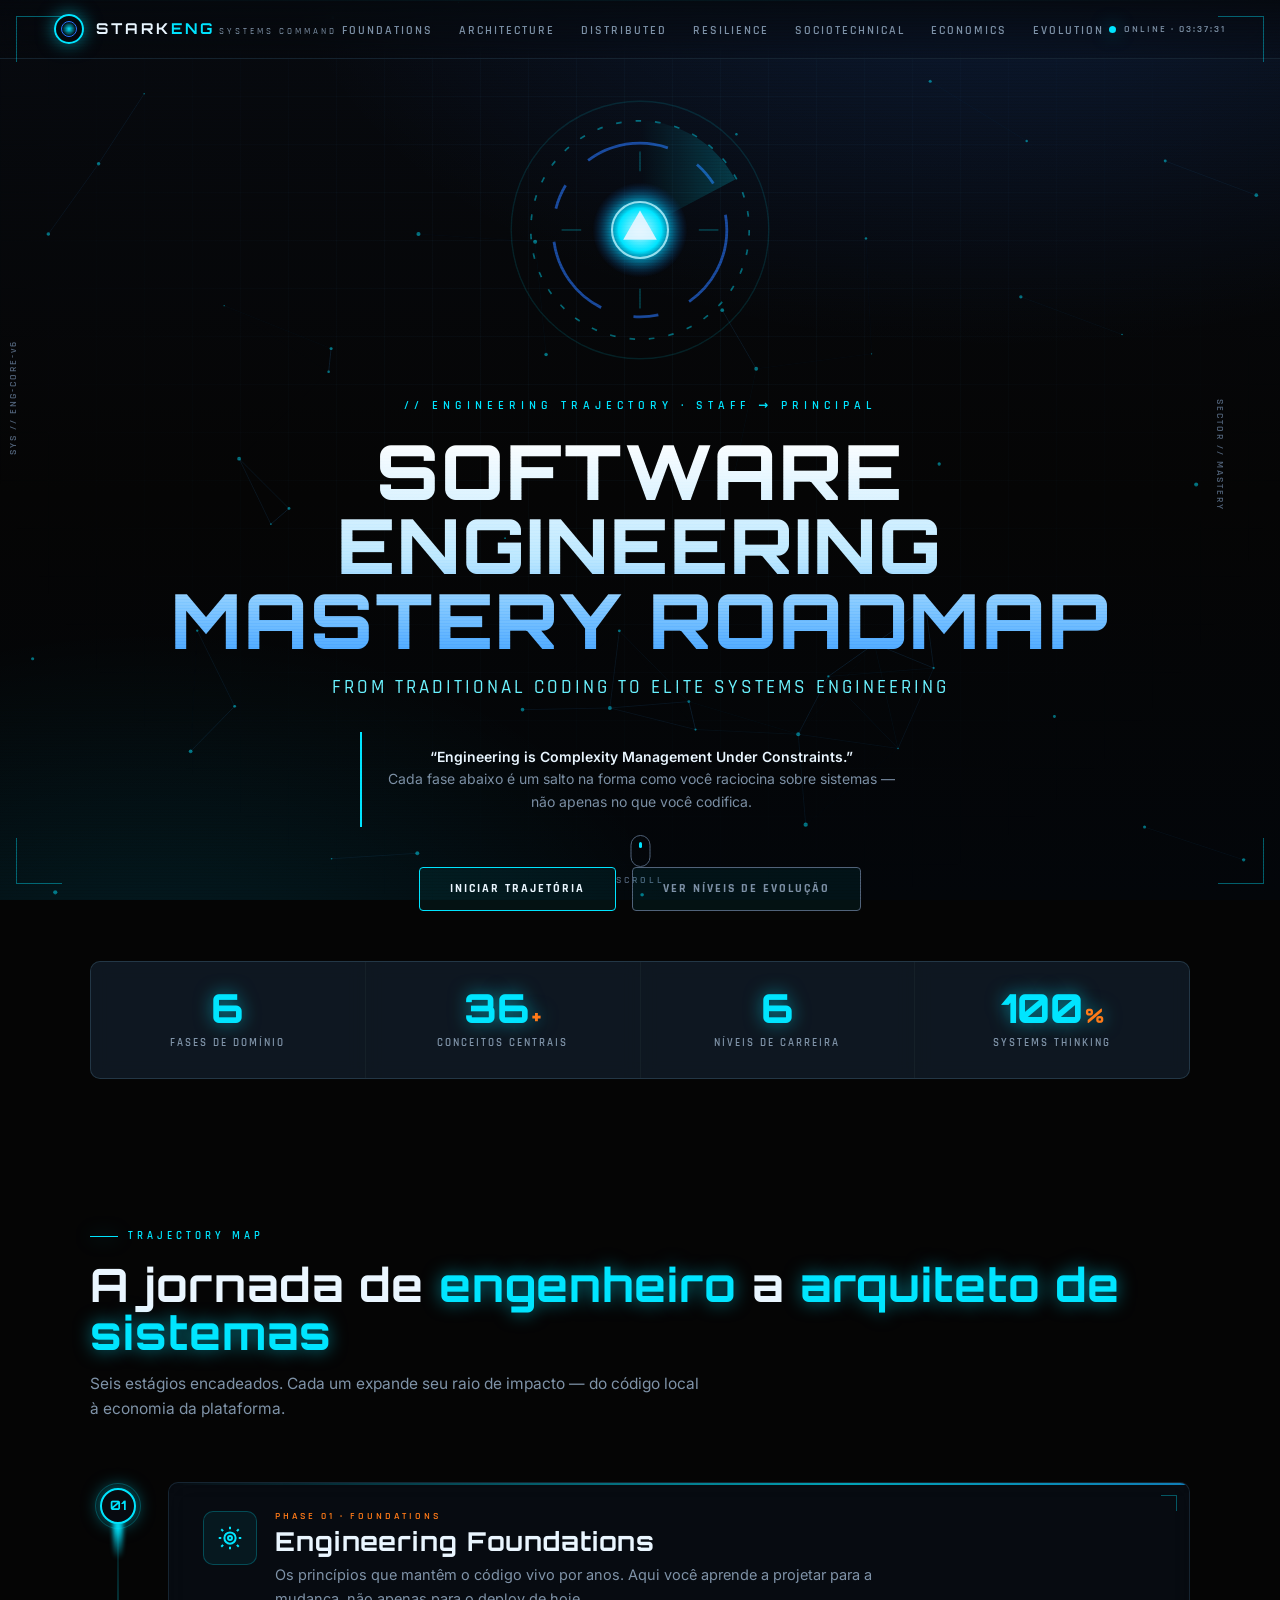
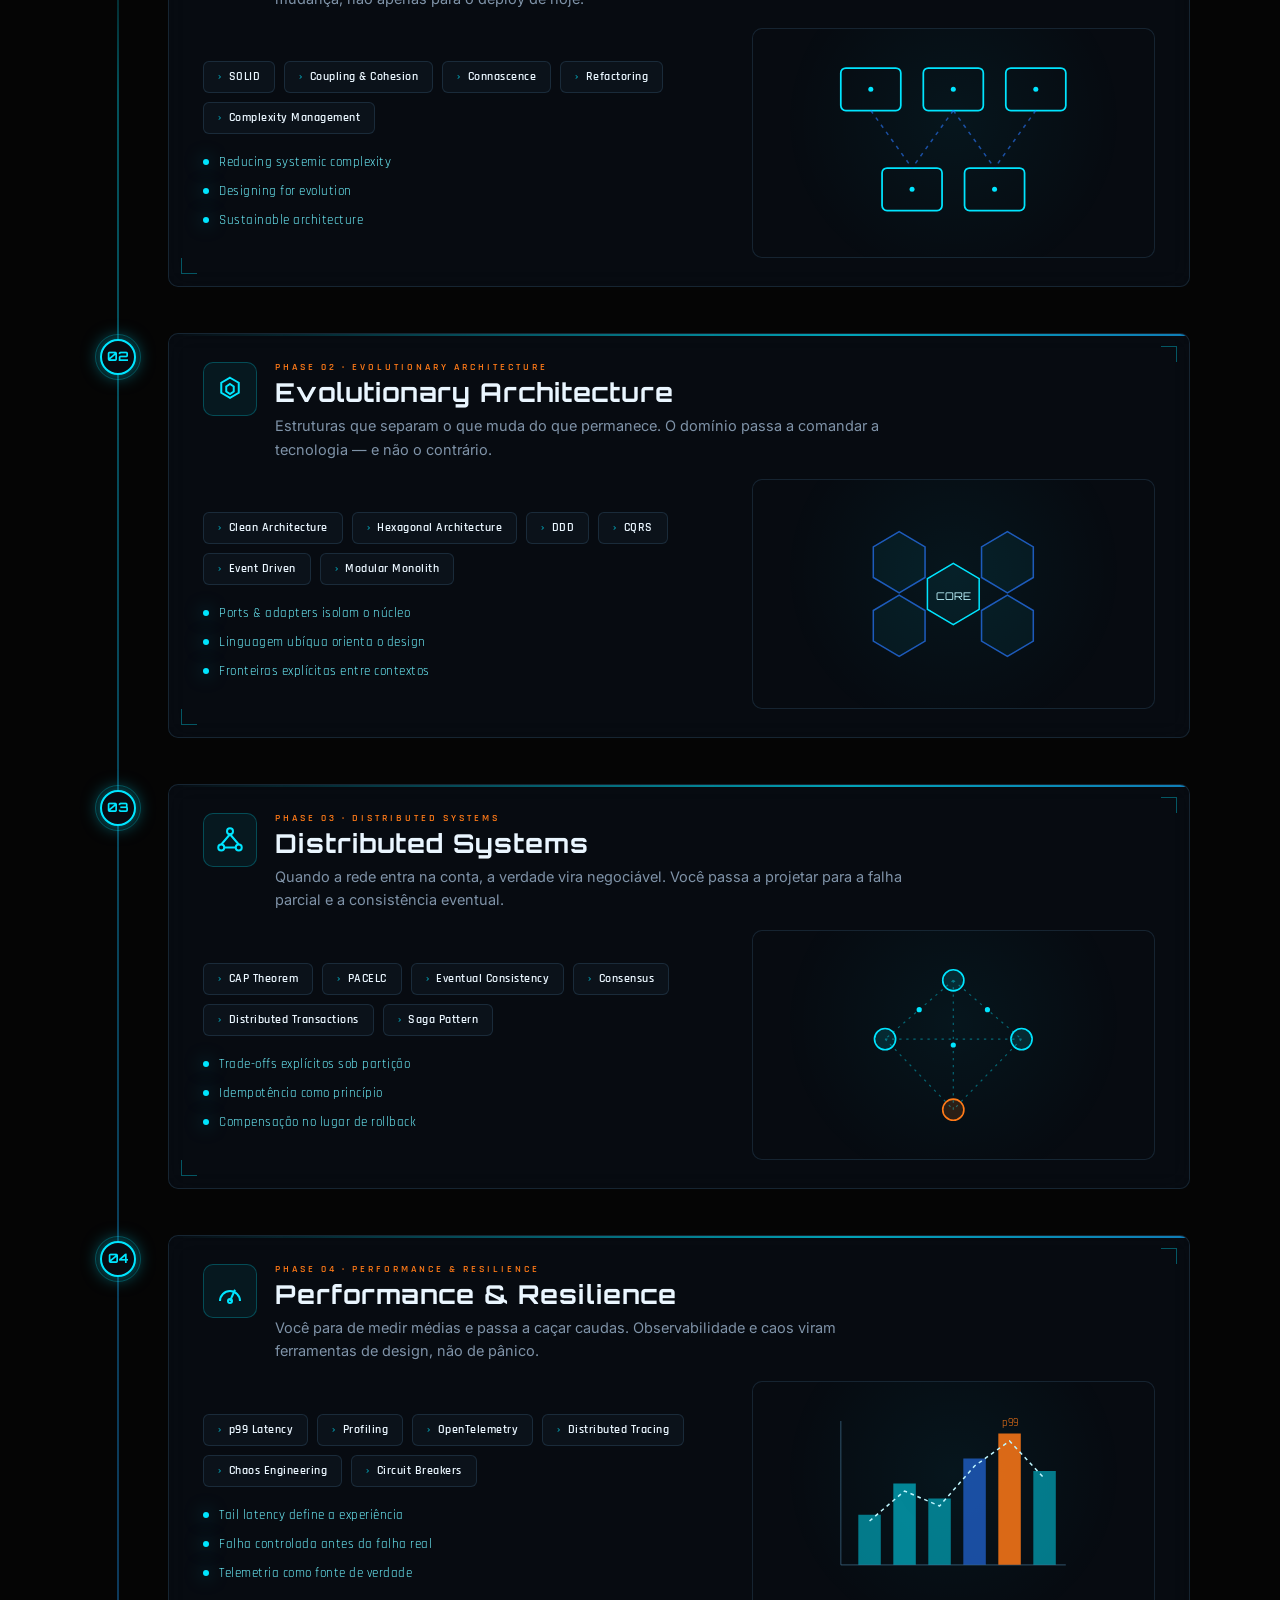
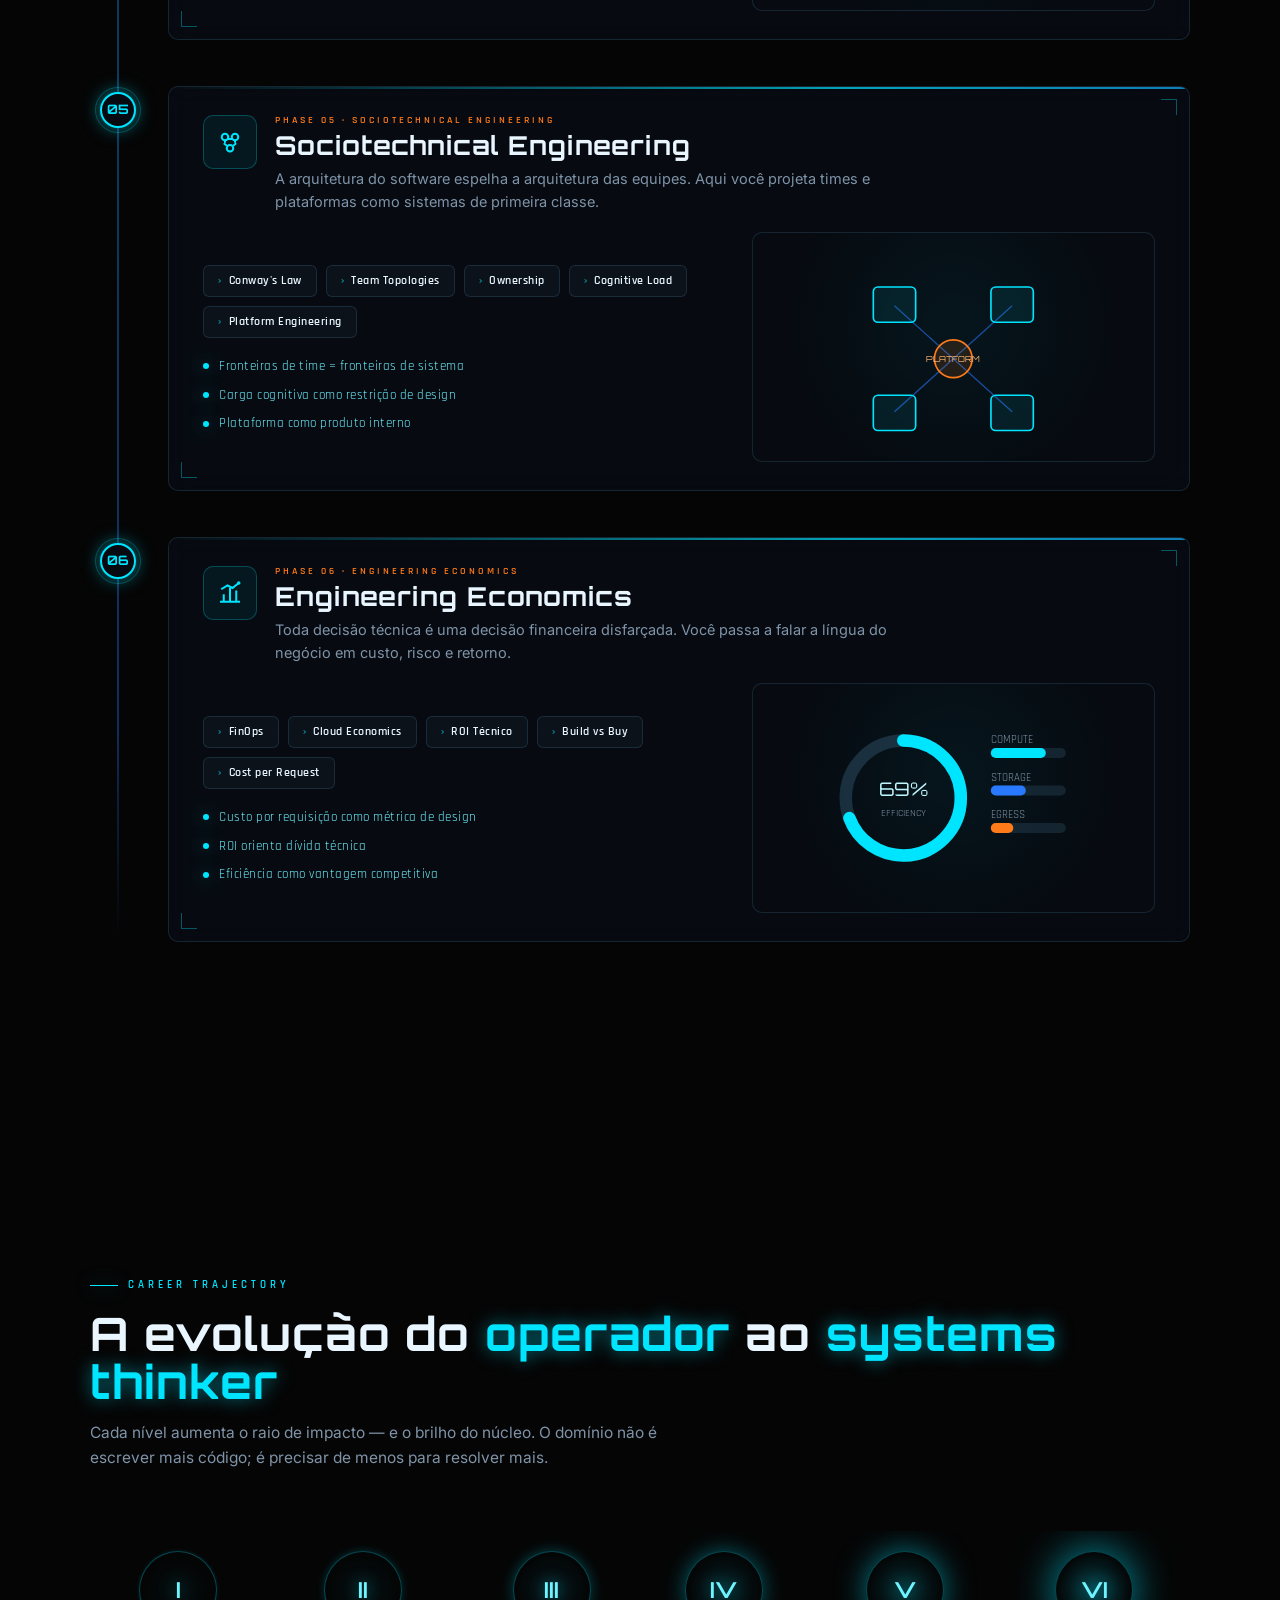
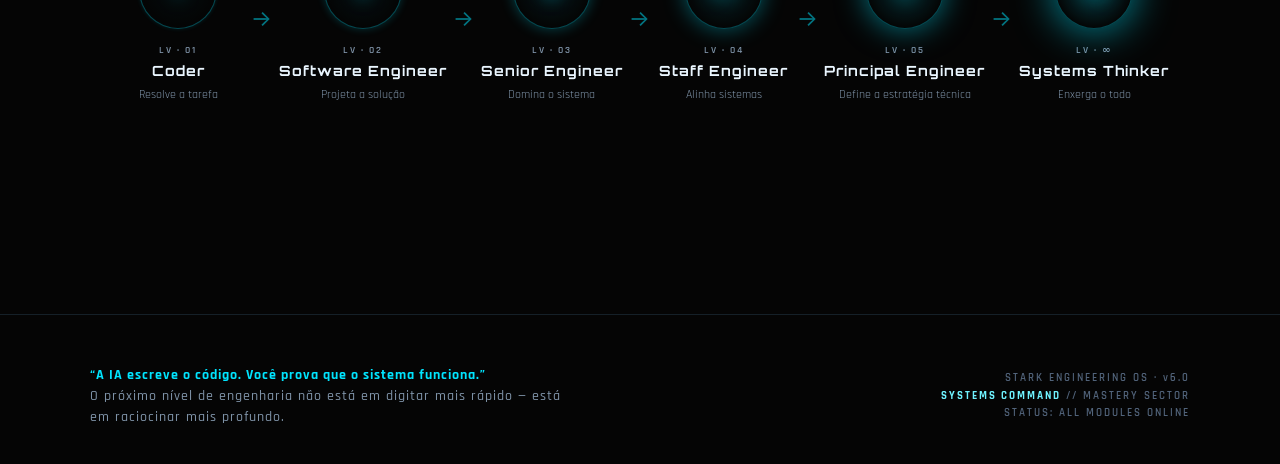
==== commit 8301db36: "feat: sistema de estudo interativo com modal por tópico" ====
--- a/index.html
+++ b/index.html
@@ -523,6 +523,31 @@
   </div>
 </footer>
 
+<!-- ================= STUDY MODAL ================= -->
+<div class="study-overlay" id="study-overlay" role="dialog" aria-modal="true" aria-hidden="true">
+  <div class="study-panel">
+    <span class="bracket tr"></span>
+    <span class="bracket bl"></span>
+    <div class="study-header">
+      <div class="study-header-info">
+        <div class="study-phase-tag" id="study-phase-tag"></div>
+        <h2 class="study-topic-title" id="study-topic-title"></h2>
+        <p class="study-topic-desc" id="study-topic-desc"></p>
+        <div class="study-focus-tags" id="study-focus-tags"></div>
+      </div>
+      <button class="study-close" id="study-close" aria-label="Fechar">✕</button>
+    </div>
+    <div class="study-tabs" role="tablist" aria-label="Categorias de estudo">
+      <button class="study-tab active" data-tab="links" role="tab">🌐 Links</button>
+      <button class="study-tab" data-tab="videos" role="tab">▶ Vídeos</button>
+      <button class="study-tab" data-tab="books" role="tab">📖 Livros</button>
+      <button class="study-tab" data-tab="blogs" role="tab">✍ Blogs</button>
+    </div>
+    <div class="study-content" id="study-content"></div>
+  </div>
+</div>
+
+<script src="study-data.js"></script>
 <script src="script.js"></script>
 </body>
 </html>
--- a/style.css
+++ b/style.css
@@ -402,7 +402,8 @@
   font: 600 12px/1 var(--f-head); letter-spacing: 0.5px; padding: 9px 14px;
   border-radius: 6px; border: 1px solid var(--hairline);
   background: rgba(120, 200, 255, 0.04); color: var(--white-tech);
-  transition: all 0.25s var(--ease); cursor: default; position: relative;
+  transition: all 0.25s var(--ease); cursor: pointer; position: relative;
+  user-select: none;
 }
 .topic::before { content: "›"; color: var(--cyan); margin-right: 7px; opacity: 0.7; }
 .topic:hover {
@@ -537,3 +538,311 @@
   .reveal { opacity: 1; transform: none; }
 }
 :focus-visible { outline: 2px solid var(--cyan); outline-offset: 3px; }
+
+/* =====================================================================
+   STUDY MODAL
+   ===================================================================== */
+
+/* Overlay */
+.study-overlay {
+  position: fixed;
+  inset: 0;
+  z-index: 2000;
+  display: flex;
+  align-items: center;
+  justify-content: center;
+  padding: 1rem;
+  background: rgba(2, 6, 18, 0.88);
+  backdrop-filter: blur(10px);
+  -webkit-backdrop-filter: blur(10px);
+  opacity: 0;
+  pointer-events: none;
+  transition: opacity 0.28s ease;
+}
+.study-overlay.open {
+  opacity: 1;
+  pointer-events: all;
+}
+
+/* Panel */
+.study-panel {
+  position: relative;
+  width: 100%;
+  max-width: 780px;
+  max-height: 90dvh;
+  background: rgba(5, 12, 28, 0.98);
+  border: 1px solid rgba(0, 229, 255, 0.28);
+  border-radius: 6px;
+  display: flex;
+  flex-direction: column;
+  transform: translateY(28px) scale(0.96);
+  transition: transform 0.3s cubic-bezier(0.22, 1, 0.36, 1);
+  box-shadow:
+    0 0 0 1px rgba(0, 229, 255, 0.06),
+    0 24px 80px rgba(0, 0, 0, 0.7),
+    0 0 60px rgba(0, 229, 255, 0.06);
+  overflow: hidden;
+}
+.study-overlay.open .study-panel {
+  transform: translateY(0) scale(1);
+}
+
+/* Corner brackets — matching card style */
+.study-panel > .bracket {
+  position: absolute;
+  width: 16px;
+  height: 16px;
+  border-color: rgba(0, 229, 255, 0.6);
+  border-style: solid;
+  z-index: 2;
+}
+.study-panel > .bracket.tr { top: 10px; right: 10px; border-width: 1.5px 1.5px 0 0; }
+.study-panel > .bracket.bl { bottom: 10px; left: 10px; border-width: 0 0 1.5px 1.5px; }
+
+/* Header */
+.study-header {
+  padding: 1.75rem 2rem 1.25rem;
+  border-bottom: 1px solid rgba(0, 229, 255, 0.1);
+  display: flex;
+  align-items: flex-start;
+  justify-content: space-between;
+  gap: 1rem;
+  flex-shrink: 0;
+}
+.study-header-info { flex: 1; min-width: 0; }
+.study-phase-tag {
+  font-family: var(--f-head);
+  font-size: 0.68rem;
+  font-weight: 700;
+  letter-spacing: 0.14em;
+  text-transform: uppercase;
+  color: rgba(0, 229, 255, 0.55);
+  margin-bottom: 0.45rem;
+}
+.study-topic-title {
+  font-family: var(--f-display);
+  font-size: 1.45rem;
+  font-weight: 700;
+  color: var(--white-tech);
+  margin: 0 0 0.5rem;
+  line-height: 1.2;
+  letter-spacing: 0.02em;
+}
+.study-topic-desc {
+  font-family: var(--f-body);
+  font-size: 0.84rem;
+  color: rgba(160, 190, 220, 0.78);
+  margin: 0 0 0.85rem;
+  line-height: 1.65;
+}
+.study-focus-tags {
+  display: flex;
+  flex-wrap: wrap;
+  gap: 0.4rem;
+}
+.study-focus-tag {
+  font-family: var(--f-head);
+  font-size: 0.63rem;
+  font-weight: 700;
+  letter-spacing: 0.1em;
+  text-transform: uppercase;
+  color: rgba(0, 229, 255, 0.75);
+  background: rgba(0, 229, 255, 0.05);
+  border: 1px solid rgba(0, 229, 255, 0.18);
+  border-radius: 3px;
+  padding: 0.22rem 0.55rem;
+}
+.study-hot-badge {
+  display: inline-flex;
+  align-items: center;
+  gap: 0.3rem;
+  font-family: var(--f-head);
+  font-size: 0.63rem;
+  font-weight: 700;
+  letter-spacing: 0.1em;
+  text-transform: uppercase;
+  color: var(--energy);
+  background: rgba(255, 122, 24, 0.08);
+  border: 1px solid rgba(255, 122, 24, 0.35);
+  border-radius: 3px;
+  padding: 0.22rem 0.55rem;
+}
+.study-close {
+  background: none;
+  border: 1px solid rgba(0, 229, 255, 0.2);
+  color: rgba(0, 229, 255, 0.55);
+  width: 34px;
+  height: 34px;
+  min-width: 34px;
+  border-radius: 3px;
+  cursor: pointer;
+  font-size: 0.95rem;
+  display: flex;
+  align-items: center;
+  justify-content: center;
+  transition: all 0.2s;
+  flex-shrink: 0;
+}
+.study-close:hover {
+  background: rgba(0, 229, 255, 0.1);
+  color: var(--cyan);
+  border-color: rgba(0, 229, 255, 0.5);
+}
+
+/* Tabs */
+.study-tabs {
+  display: flex;
+  border-bottom: 1px solid rgba(0, 229, 255, 0.1);
+  padding: 0 2rem;
+  gap: 0;
+  flex-shrink: 0;
+  overflow-x: auto;
+  scrollbar-width: none;
+}
+.study-tabs::-webkit-scrollbar { display: none; }
+.study-tab {
+  background: none;
+  border: none;
+  border-bottom: 2px solid transparent;
+  color: rgba(160, 190, 220, 0.45);
+  font-family: var(--f-head);
+  font-size: 0.82rem;
+  font-weight: 700;
+  letter-spacing: 0.1em;
+  padding: 0.8rem 1.1rem;
+  cursor: pointer;
+  transition: all 0.2s;
+  text-transform: uppercase;
+  white-space: nowrap;
+  margin-bottom: -1px;
+}
+.study-tab:hover { color: rgba(0, 229, 255, 0.75); }
+.study-tab.active {
+  color: var(--cyan);
+  border-bottom-color: var(--cyan);
+}
+
+/* Content area */
+.study-content {
+  flex: 1;
+  overflow-y: auto;
+  padding: 1.5rem 2rem;
+  display: flex;
+  flex-direction: column;
+  gap: 0.85rem;
+  scrollbar-width: thin;
+  scrollbar-color: rgba(0, 229, 255, 0.18) transparent;
+}
+.study-content::-webkit-scrollbar { width: 4px; }
+.study-content::-webkit-scrollbar-track { background: transparent; }
+.study-content::-webkit-scrollbar-thumb {
+  background: rgba(0, 229, 255, 0.2);
+  border-radius: 2px;
+}
+
+/* Resource cards */
+.resource-card {
+  background: rgba(0, 229, 255, 0.025);
+  border: 1px solid rgba(0, 229, 255, 0.1);
+  border-radius: 5px;
+  padding: 1.05rem 1.2rem;
+  display: flex;
+  align-items: flex-start;
+  gap: 1rem;
+  transition: border-color 0.2s, background 0.2s, transform 0.2s;
+  text-decoration: none;
+  color: inherit;
+}
+.resource-card:hover {
+  border-color: rgba(0, 229, 255, 0.38);
+  background: rgba(0, 229, 255, 0.06);
+  transform: translateX(3px);
+}
+.resource-icon {
+  font-size: 1.1rem;
+  flex-shrink: 0;
+  width: 38px;
+  height: 38px;
+  display: flex;
+  align-items: center;
+  justify-content: center;
+  background: rgba(0, 229, 255, 0.06);
+  border: 1px solid rgba(0, 229, 255, 0.12);
+  border-radius: 4px;
+}
+.resource-body { flex: 1; min-width: 0; }
+.resource-meta {
+  display: flex;
+  align-items: center;
+  gap: 0.5rem;
+  flex-wrap: wrap;
+  margin-bottom: 0.28rem;
+}
+.resource-title {
+  font-family: var(--f-head);
+  font-size: 0.97rem;
+  font-weight: 700;
+  color: var(--white-tech);
+  line-height: 1.3;
+}
+.resource-badge {
+  font-family: var(--f-head);
+  font-size: 0.58rem;
+  font-weight: 700;
+  letter-spacing: 0.08em;
+  color: var(--energy);
+  background: rgba(255, 122, 24, 0.1);
+  border: 1px solid rgba(255, 122, 24, 0.3);
+  border-radius: 2px;
+  padding: 0.15rem 0.42rem;
+  text-transform: uppercase;
+  white-space: nowrap;
+}
+.resource-author {
+  font-family: var(--f-body);
+  font-size: 0.73rem;
+  color: rgba(0, 229, 255, 0.55);
+}
+.resource-desc {
+  font-family: var(--f-body);
+  font-size: 0.81rem;
+  color: rgba(160, 190, 220, 0.65);
+  line-height: 1.6;
+  margin: 0;
+}
+.resource-link-arrow {
+  display: inline-flex;
+  align-items: center;
+  gap: 0.25rem;
+  margin-top: 0.55rem;
+  font-family: var(--f-head);
+  font-size: 0.72rem;
+  font-weight: 700;
+  letter-spacing: 0.1em;
+  color: var(--cyan);
+  text-transform: uppercase;
+  opacity: 0.7;
+  transition: opacity 0.2s;
+}
+.resource-card:hover .resource-link-arrow { opacity: 1; }
+
+/* Empty state */
+.study-empty {
+  text-align: center;
+  padding: 3rem 1rem;
+  color: rgba(160, 190, 220, 0.35);
+  font-family: var(--f-head);
+  font-size: 0.85rem;
+  letter-spacing: 0.08em;
+}
+
+/* Responsive modal */
+@media (max-width: 640px) {
+  .study-header { padding: 1.25rem 1.25rem 1rem; }
+  .study-tabs { padding: 0 1.25rem; }
+  .study-content { padding: 1rem 1.25rem; }
+  .study-topic-title { font-size: 1.15rem; }
+  .study-tab { padding: 0.7rem 0.75rem; font-size: 0.75rem; }
+  .resource-card { padding: 0.85rem 1rem; }
+  .resource-icon { width: 32px; height: 32px; font-size: 0.95rem; }
+}
